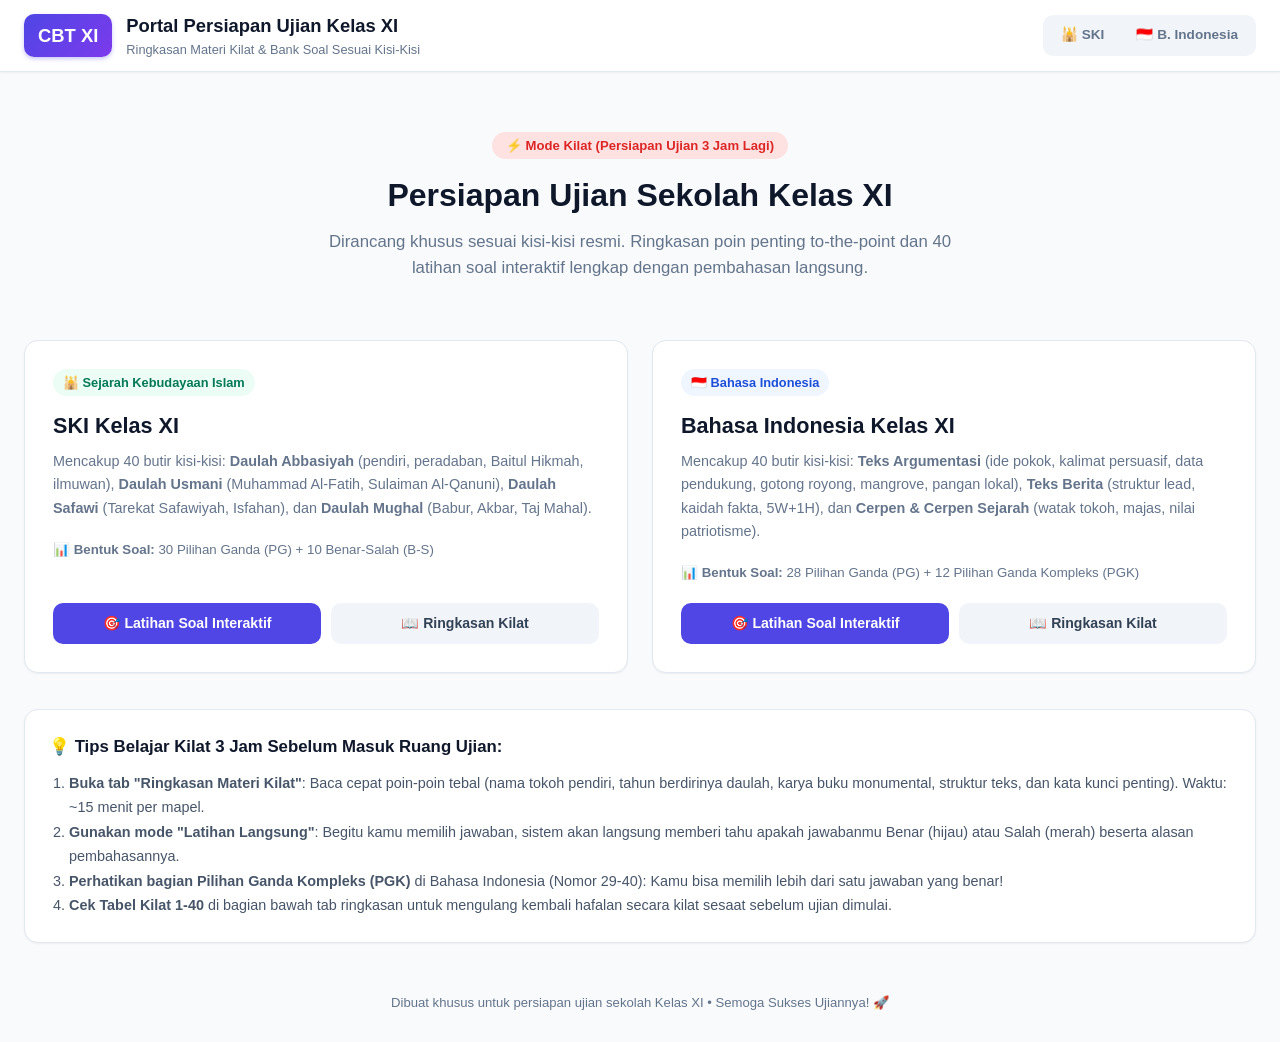
==== index.html @ 8806f946 "Add files via upload" ====
<!DOCTYPE html>
<html lang="id">
<head>
  <meta charset="UTF-8">
  <meta name="viewport" content="width=device-width, initial-scale=1.0">
  <title>Portal Persiapan Ujian Kilat Kelas XI - SKI & Bahasa Indonesia</title>
  <link rel="stylesheet" href="style.css">
</head>
<body>

  <!-- TOP NAVBAR -->
  <header class="top-navbar">
    <div class="nav-brand">
      <div class="brand-badge">CBT XI</div>
      <div class="brand-text">
        <h1>Portal Persiapan Ujian Kelas XI</h1>
        <p>Ringkasan Materi Kilat & Bank Soal Sesuai Kisi-Kisi</p>
      </div>
    </div>

    <div class="nav-actions">
      <div class="subject-switch">
        <a href="ski.html" class="subject-btn">🕌 SKI</a>
        <a href="bahasa-indonesia.html" class="subject-btn">🇮🇩 B. Indonesia</a>
      </div>
    </div>
  </header>

  <main class="app-container">

    <!-- HERO SECTION -->
    <section class="portal-hero">
      <div style="display: inline-block; background: #fee2e2; color: #dc2626; padding: 4px 14px; border-radius: 20px; font-size: 0.82rem; font-weight: 700; margin-bottom: 12px;">
        ⚡ Mode Kilat (Persiapan Ujian 3 Jam Lagi)
      </div>
      <h1>Persiapan Ujian Sekolah Kelas XI</h1>
      <p>
        Dirancang khusus sesuai kisi-kisi resmi. Ringkasan poin penting to-the-point dan 40 latihan soal interaktif lengkap dengan pembahasan langsung.
      </p>
    </section>

    <!-- CARDS PILIHAN MAPEL -->
    <div class="portal-grid">

      <!-- CARD 1: SKI -->
      <div class="portal-card">
        <div>
          <span class="card-badge-top badge-ski">🕌 Sejarah Kebudayaan Islam</span>
          <h2>SKI Kelas XI</h2>
          <p>
            Mencakup 40 butir kisi-kisi: <strong>Daulah Abbasiyah</strong> (pendiri, peradaban, Baitul Hikmah, ilmuwan), <strong>Daulah Usmani</strong> (Muhammad Al-Fatih, Sulaiman Al-Qanuni), <strong>Daulah Safawi</strong> (Tarekat Safawiyah, Isfahan), dan <strong>Daulah Mughal</strong> (Babur, Akbar, Taj Mahal).
          </p>
          <div style="font-size: 0.83rem; color: #64748b; margin-bottom: 20px;">
            📊 <strong>Bentuk Soal:</strong> 30 Pilihan Ganda (PG) + 10 Benar-Salah (B-S)
          </div>
        </div>

        <div class="portal-btn-row">
          <a href="ski.html" class="portal-btn btn-primary-card">🎯 Latihan Soal Interaktif</a>
          <a href="ski.html#ringkasan" onclick="sessionStorage.setItem('openTab', 'ringkasan')" class="portal-btn btn-secondary-card">📖 Ringkasan Kilat</a>
        </div>
      </div>

      <!-- CARD 2: BAHASA INDONESIA -->
      <div class="portal-card">
        <div>
          <span class="card-badge-top badge-indo">🇮🇩 Bahasa Indonesia</span>
          <h2>Bahasa Indonesia Kelas XI</h2>
          <p>
            Mencakup 40 butir kisi-kisi: <strong>Teks Argumentasi</strong> (ide pokok, kalimat persuasif, data pendukung, gotong royong, mangrove, pangan lokal), <strong>Teks Berita</strong> (struktur lead, kaidah fakta, 5W+1H), dan <strong>Cerpen & Cerpen Sejarah</strong> (watak tokoh, majas, nilai patriotisme).
          </p>
          <div style="font-size: 0.83rem; color: #64748b; margin-bottom: 20px;">
            📊 <strong>Bentuk Soal:</strong> 28 Pilihan Ganda (PG) + 12 Pilihan Ganda Kompleks (PGK)
          </div>
        </div>

        <div class="portal-btn-row">
          <a href="bahasa-indonesia.html" class="portal-btn btn-primary-card">🎯 Latihan Soal Interaktif</a>
          <a href="bahasa-indonesia.html#ringkasan" onclick="sessionStorage.setItem('openTab', 'ringkasan')" class="portal-btn btn-secondary-card">📖 Ringkasan Kilat</a>
        </div>
      </div>

    </div>

    <!-- TIPS BELAJAR CEPAT -->
    <div style="margin-top: 36px; background: white; border-radius: var(--radius-lg); border: 1px solid var(--border-color); padding: 24px; box-shadow: var(--shadow-sm);">
      <h3 style="font-size: 1.05rem; margin-bottom: 12px; color: #0f172a; display: flex; align-items: center; gap: 8px;">
        💡 Tips Belajar Kilat 3 Jam Sebelum Masuk Ruang Ujian:
      </h3>
      <ol style="padding-left: 20px; font-size: 0.9rem; line-height: 1.7; color: #475569;">
        <li><strong>Buka tab "Ringkasan Materi Kilat"</strong>: Baca cepat poin-poin tebal (nama tokoh pendiri, tahun berdirinya daulah, karya buku monumental, struktur teks, dan kata kunci penting). Waktu: ~15 menit per mapel.</li>
        <li><strong>Gunakan mode "Latihan Langsung"</strong>: Begitu kamu memilih jawaban, sistem akan langsung memberi tahu apakah jawabanmu Benar (hijau) atau Salah (merah) beserta alasan pembahasannya.</li>
        <li><strong>Perhatikan bagian Pilihan Ganda Kompleks (PGK)</strong> di Bahasa Indonesia (Nomor 29-40): Kamu bisa memilih lebih dari satu jawaban yang benar!</li>
        <li><strong>Cek Tabel Kilat 1-40</strong> di bagian bawah tab ringkasan untuk mengulang kembali hafalan secara kilat sesaat sebelum ujian dimulai.</li>
      </ol>
    </div>

  </main>

  <footer style="text-align: center; padding: 30px; font-size: 0.82rem; color: var(--text-muted);">
    Dibuat khusus untuk persiapan ujian sekolah Kelas XI • Semoga Sukses Ujiannya! 🚀
  </footer>

</body>
</html>
---- style.css ----
/* STYLING PERSIS SESUAI KONSEP GAMBAR: BERSIH, CEPAT, SIMPLE, MINIMALIS */
:root {
  --primary: #4f46e5;
  --primary-light: #eef2ff;
  --primary-hover: #4338ca;
  --accent-purple: #7c3aed;
  --bg-main: #f8fafc;
  --bg-card: #ffffff;
  --text-main: #1e293b;
  --text-muted: #64748b;
  --border-color: #e2e8f0;
  --success: #16a34a;
  --success-bg: #f0fdf4;
  --danger: #dc2626;
  --danger-bg: #fef2f2;
  --warning: #f59e0b;
  --warning-bg: #fffbeb;
  --radius-sm: 6px;
  --radius-md: 10px;
  --radius-lg: 14px;
  --shadow-sm: 0 1px 2px rgba(0,0,0,0.05);
  --shadow-md: 0 4px 6px -1px rgba(0,0,0,0.07), 0 2px 4px -2px rgba(0,0,0,0.05);
}

* {
  box-sizing: border-box;
  margin: 0;
  padding: 0;
  font-family: -apple-system, BlinkMacSystemFont, "Segoe UI", Roboto, "Helvetica Neue", Arial, sans-serif;
}

body {
  background-color: var(--bg-main);
  color: var(--text-main);
  line-height: 1.5;
  min-height: 100vh;
}

/* TOP NAVBAR */
.top-navbar {
  background: #ffffff;
  border-bottom: 1px solid var(--border-color);
  padding: 12px 24px;
  display: flex;
  justify-content: space-between;
  align-items: center;
  position: sticky;
  top: 0;
  z-index: 100;
  box-shadow: var(--shadow-sm);
}

.nav-brand {
  display: flex;
  align-items: center;
  gap: 14px;
  text-decoration: none;
  color: inherit;
}

.brand-badge {
  background: linear-gradient(135deg, #4f46e5, #7c3aed);
  color: white;
  font-weight: 800;
  font-size: 1.15rem;
  padding: 8px 14px;
  border-radius: var(--radius-md);
  box-shadow: 0 2px 4px rgba(79, 70, 229, 0.3);
}

.brand-text h1 {
  font-size: 1.15rem;
  font-weight: 700;
  color: #0f172a;
}

.brand-text p {
  font-size: 0.8rem;
  color: var(--text-muted);
}

.nav-actions {
  display: flex;
  align-items: center;
  gap: 12px;
}

.subject-switch {
  display: flex;
  background: #f1f5f9;
  padding: 4px;
  border-radius: var(--radius-md);
  gap: 4px;
}

.subject-btn {
  padding: 6px 14px;
  border-radius: var(--radius-sm);
  font-size: 0.85rem;
  font-weight: 600;
  text-decoration: none;
  color: var(--text-muted);
  transition: all 0.2s;
  display: inline-flex;
  align-items: center;
  gap: 6px;
}

.subject-btn.active {
  background: white;
  color: var(--primary);
  box-shadow: 0 1px 3px rgba(0,0,0,0.1);
}

.subject-btn:hover:not(.active) {
  color: var(--text-main);
}

/* MAIN CONTAINER */
.app-container {
  max-width: 1300px;
  margin: 0 auto;
  padding: 20px 24px;
}

/* TAB BAR: RINGKASAN vs LATIHAN SOAL */
.view-tabs {
  display: flex;
  gap: 10px;
  margin-bottom: 20px;
  border-bottom: 1px solid var(--border-color);
  padding-bottom: 12px;
  align-items: center;
  justify-content: space-between;
  flex-wrap: wrap;
}

.tab-group {
  display: flex;
  gap: 8px;
}

.tab-btn {
  padding: 9px 18px;
  font-size: 0.95rem;
  font-weight: 600;
  border-radius: var(--radius-md);
  border: 1px solid var(--border-color);
  background: white;
  color: var(--text-muted);
  cursor: pointer;
  transition: all 0.2s;
  display: inline-flex;
  align-items: center;
  gap: 8px;
}

.tab-btn.active {
  background: var(--primary);
  color: white;
  border-color: var(--primary);
  box-shadow: 0 2px 4px rgba(79, 70, 229, 0.25);
}

.tab-btn:hover:not(.active) {
  background: #f8fafc;
  color: var(--text-main);
}

.mode-control {
  display: flex;
  align-items: center;
  gap: 14px;
  background: white;
  padding: 6px 16px;
  border-radius: var(--radius-md);
  border: 1px solid var(--border-color);
}

.mode-toggle {
  display: flex;
  align-items: center;
  gap: 8px;
  font-size: 0.85rem;
  font-weight: 600;
}

.mode-pill {
  cursor: pointer;
  padding: 4px 10px;
  border-radius: 20px;
  background: #f1f5f9;
  color: var(--text-muted);
  font-size: 0.8rem;
  transition: all 0.2s;
}

.mode-pill.active {
  background: #e0e7ff;
  color: var(--primary);
  font-weight: 700;
}

.finish-btn {
  background: #16a34a;
  color: white;
  border: none;
  padding: 8px 16px;
  border-radius: var(--radius-sm);
  font-weight: 600;
  font-size: 0.85rem;
  cursor: pointer;
  display: flex;
  align-items: center;
  gap: 6px;
  transition: all 0.2s;
}

.finish-btn:hover {
  background: #15803d;
}

.progress-text {
  font-size: 0.85rem;
  font-weight: 700;
  color: var(--text-muted);
}

/* FILTER PILLS (SESUAI GAMBAR) */
.filter-bar {
  display: flex;
  gap: 10px;
  margin-bottom: 20px;
  overflow-x: auto;
  padding-bottom: 6px;
}

.filter-pill {
  padding: 7px 16px;
  border-radius: 25px;
  font-size: 0.85rem;
  font-weight: 600;
  border: 1px solid var(--border-color);
  background: white;
  color: var(--text-muted);
  cursor: pointer;
  white-space: nowrap;
  transition: all 0.2s;
}

.filter-pill.active {
  background: var(--primary);
  color: white;
  border-color: var(--primary);
}

.filter-pill:hover:not(.active) {
  background: #f1f5f9;
  color: var(--text-main);
}

/* CBT QUIZ LAYOUT (2 KOLOM: KONTEN SOAL & NAVIGASI NOMOR) */
.quiz-grid {
  display: grid;
  grid-template-columns: 1fr 340px;
  gap: 24px;
  align-items: start;
}

@media (max-width: 950px) {
  .quiz-grid {
    grid-template-columns: 1fr;
  }
}

/* KARTU SOAL */
.question-card {
  background: white;
  border-radius: var(--radius-lg);
  border: 1px solid var(--border-color);
  padding: 24px;
  box-shadow: var(--shadow-sm);
}

.question-badges {
  display: flex;
  gap: 8px;
  align-items: center;
  flex-wrap: wrap;
  margin-bottom: 12px;
}

.badge {
  font-size: 0.78rem;
  font-weight: 700;
  padding: 4px 12px;
  border-radius: 20px;
}

.badge-number {
  background: var(--primary);
  color: white;
}

.badge-category {
  background: #ede9fe;
  color: #6d28d9;
}

.badge-type {
  background: #f1f5f9;
  color: #475569;
}

.badge-level {
  background: #e2e8f0;
  color: #334155;
}

.indicator-text {
  font-size: 0.85rem;
  color: var(--text-muted);
  margin-bottom: 18px;
  font-style: italic;
  display: flex;
  align-items: flex-start;
  gap: 6px;
}

/* BOKS STIMULUS (TEKS BACAAN DENGAN GARIS TEPI KIRI PURPLE) */
.stimulus-box {
  background: #fdfefe;
  border: 1px solid #e2e8f0;
  border-left: 4px solid var(--primary);
  border-radius: var(--radius-md);
  padding: 18px 20px;
  margin-bottom: 22px;
  font-size: 0.95rem;
  line-height: 1.7;
  color: #334155;
  white-space: pre-line;
}

.question-prompt {
  font-size: 1.05rem;
  font-weight: 700;
  color: #0f172a;
  margin-bottom: 20px;
  line-height: 1.5;
}

/* DAFTAR PILIHAN JAWABAN */
.options-list {
  display: flex;
  flex-direction: column;
  gap: 12px;
  margin-bottom: 24px;
}

.option-item {
  display: flex;
  align-items: center;
  gap: 14px;
  padding: 12px 18px;
  border: 1.5px solid var(--border-color);
  border-radius: var(--radius-md);
  background: white;
  cursor: pointer;
  transition: all 0.15s ease-in-out;
  user-select: none;
}

.option-item:hover {
  border-color: #cbd5e1;
  background: #f8fafc;
}

.option-item.selected {
  border-color: var(--primary);
  background: #f5f3ff;
}

.option-key {
  width: 32px;
  height: 32px;
  border-radius: 8px;
  background: #f1f5f9;
  color: #475569;
  font-weight: 700;
  font-size: 0.9rem;
  display: flex;
  align-items: center;
  justify-content: center;
  flex-shrink: 0;
  transition: all 0.15s;
}

.option-item.selected .option-key {
  background: var(--primary);
  color: white;
}

.option-text {
  font-size: 0.92rem;
  color: #334155;
  flex: 1;
}

/* JAWABAN BENAR & SALAH DI MODE LATIHAN */
.option-item.correct {
  border-color: var(--success);
  background: var(--success-bg);
}
.option-item.correct .option-key {
  background: var(--success);
  color: white;
}

.option-item.wrong {
  border-color: var(--danger);
  background: var(--danger-bg);
}
.option-item.wrong .option-key {
  background: var(--danger);
  color: white;
}

/* MULTI-SELECT CHECKBOX (PGK) */
.option-checkbox {
  width: 20px;
  height: 20px;
  accent-color: var(--primary);
  cursor: pointer;
  pointer-events: none;
}

/* PEMBAHASAN BOKS (INSTANT REVIEW) */
.explanation-card {
  margin-top: 18px;
  padding: 16px 20px;
  border-radius: var(--radius-md);
  background: #f8fafc;
  border: 1px solid #e2e8f0;
  font-size: 0.88rem;
  line-height: 1.6;
}

.explanation-card.show-correct {
  border-left: 4px solid var(--success);
  background: #f0fdf4;
}

.explanation-card.show-wrong {
  border-left: 4px solid var(--danger);
  background: #fef2f2;
}

.explanation-title {
  font-weight: 700;
  margin-bottom: 6px;
  display: flex;
  align-items: center;
  gap: 6px;
}

/* NAVIGASI KONTROL BAWAH SOAL */
.quiz-actions {
  display: flex;
  justify-content: space-between;
  align-items: center;
  gap: 12px;
  padding-top: 18px;
  border-top: 1px solid var(--border-color);
  flex-wrap: wrap;
}

.action-btn {
  padding: 9px 18px;
  border-radius: var(--radius-sm);
  font-size: 0.88rem;
  font-weight: 600;
  cursor: pointer;
  transition: all 0.2s;
  display: inline-flex;
  align-items: center;
  gap: 8px;
  border: 1px solid var(--border-color);
  background: white;
  color: var(--text-main);
}

.action-btn:hover:not(:disabled) {
  background: #f1f5f9;
}

.action-btn:disabled {
  opacity: 0.5;
  cursor: not-allowed;
}

.action-btn.btn-primary {
  background: var(--primary);
  color: white;
  border-color: var(--primary);
}

.action-btn.btn-primary:hover:not(:disabled) {
  background: var(--primary-hover);
}

.action-btn.btn-doubt {
  color: #b45309;
  border-color: #fde68a;
  background: #fffbeb;
}

.action-btn.btn-doubt.active {
  background: #f59e0b;
  color: white;
  border-color: #f59e0b;
}

/* SIDEBAR NAVIGASI NOMOR SOAL (PERSIS SESUAI GAMBAR) */
.sidebar-nav {
  background: white;
  border-radius: var(--radius-lg);
  border: 1px solid var(--border-color);
  padding: 20px;
  box-shadow: var(--shadow-sm);
  position: sticky;
  top: 85px;
}

.sidebar-header {
  display: flex;
  justify-content: space-between;
  align-items: center;
  margin-bottom: 14px;
}

.sidebar-header h3 {
  font-size: 0.95rem;
  font-weight: 700;
  color: #0f172a;
}

.reset-btn {
  background: none;
  border: none;
  color: var(--danger);
  font-size: 0.8rem;
  font-weight: 600;
  cursor: pointer;
  text-decoration: underline;
}

/* LEGENDA STATUS */
.nav-legend {
  display: grid;
  grid-template-columns: 1fr 1fr;
  gap: 8px 12px;
  font-size: 0.78rem;
  color: var(--text-muted);
  margin-bottom: 18px;
  padding-bottom: 14px;
  border-bottom: 1px solid var(--border-color);
}

.legend-item {
  display: flex;
  align-items: center;
  gap: 6px;
}

.legend-dot {
  width: 10px;
  height: 10px;
  border-radius: 50%;
}

.dot-green { background-color: var(--success); }
.dot-red { background-color: var(--danger); }
.dot-yellow { background-color: var(--warning); }
.dot-gray { background-color: #cbd5e1; }

/* GRID NOMOR SOAL */
.number-grid {
  display: grid;
  grid-template-columns: repeat(5, 1fr);
  gap: 8px;
}

.num-btn {
  aspect-ratio: 1;
  display: flex;
  align-items: center;
  justify-content: center;
  font-size: 0.85rem;
  font-weight: 600;
  border-radius: var(--radius-sm);
  border: 1px solid #e2e8f0;
  background: #f8fafc;
  color: #475569;
  cursor: pointer;
  transition: all 0.15s;
}

.num-btn:hover {
  border-color: var(--primary);
  background: #eef2ff;
}

.num-btn.current {
  outline: 2px solid var(--primary);
  outline-offset: 1px;
  font-weight: 800;
}

.num-btn.answered {
  background: #e2e8f0;
  color: #1e293b;
  font-weight: 700;
}

.num-btn.correct {
  background: var(--success);
  color: white;
  border-color: var(--success);
}

.num-btn.wrong {
  background: var(--danger);
  color: white;
  border-color: var(--danger);
}

.num-btn.doubt {
  background: var(--warning);
  color: white;
  border-color: var(--warning);
}

/* HALAMAN RINGKASAN MATERI */
.summary-container {
  display: flex;
  flex-direction: column;
  gap: 24px;
}

.summary-header-box {
  background: white;
  border-radius: var(--radius-lg);
  padding: 24px;
  border: 1px solid var(--border-color);
  box-shadow: var(--shadow-sm);
  display: flex;
  justify-content: space-between;
  align-items: center;
  flex-wrap: wrap;
  gap: 16px;
}

.summary-header-box h2 {
  font-size: 1.3rem;
  color: #0f172a;
  margin-bottom: 6px;
}

.summary-search {
  padding: 9px 16px;
  border-radius: var(--radius-md);
  border: 1px solid var(--border-color);
  font-size: 0.9rem;
  width: 320px;
  max-width: 100%;
}

.summary-card {
  background: white;
  border-radius: var(--radius-lg);
  border: 1px solid var(--border-color);
  padding: 24px;
  box-shadow: var(--shadow-sm);
}

.summary-category-title {
  font-size: 1.15rem;
  font-weight: 700;
  color: var(--primary);
  margin-bottom: 16px;
  display: flex;
  align-items: center;
  gap: 10px;
  border-bottom: 2px solid #eef2ff;
  padding-bottom: 10px;
}

.summary-points-list {
  list-style: none;
  display: flex;
  flex-direction: column;
  gap: 12px;
}

.summary-points-list li {
  font-size: 0.93rem;
  line-height: 1.65;
  color: #334155;
  padding-left: 18px;
  position: relative;
}

.summary-points-list li::before {
  content: "•";
  color: var(--primary);
  font-weight: bold;
  font-size: 1.2rem;
  position: absolute;
  left: 0;
  top: -2px;
}

/* TABEL KISI-KISI KILAT */
.kisi-table-box {
  margin-top: 24px;
  overflow-x: auto;
  background: white;
  border-radius: var(--radius-lg);
  border: 1px solid var(--border-color);
  padding: 20px;
}

.kisi-table {
  width: 100%;
  border-collapse: collapse;
  font-size: 0.85rem;
}

.kisi-table th {
  background: #f8fafc;
  color: #334155;
  font-weight: 700;
  padding: 10px 12px;
  text-align: left;
  border-bottom: 2px solid var(--border-color);
}

.kisi-table td {
  padding: 10px 12px;
  border-bottom: 1px solid var(--border-color);
  color: #475569;
  vertical-align: top;
}

.kisi-table tr:hover {
  background: #fdfdfe;
}

/* MODAL HASIL NILAI */
.modal-overlay {
  position: fixed;
  top: 0;
  left: 0;
  right: 0;
  bottom: 0;
  background: rgba(15, 23, 42, 0.6);
  display: flex;
  align-items: center;
  justify-content: center;
  z-index: 1000;
  backdrop-filter: blur(4px);
}

.modal-content {
  background: white;
  border-radius: var(--radius-lg);
  padding: 30px;
  max-width: 480px;
  width: 90%;
  text-align: center;
  box-shadow: 0 20px 25px -5px rgba(0, 0, 0, 0.2);
}

.score-circle {
  width: 110px;
  height: 110px;
  border-radius: 50%;
  background: #eef2ff;
  border: 4px solid var(--primary);
  display: flex;
  flex-direction: column;
  align-items: center;
  justify-content: center;
  margin: 16px auto;
}

.score-num {
  font-size: 2rem;
  font-weight: 800;
  color: var(--primary);
  line-height: 1;
}

.score-label {
  font-size: 0.75rem;
  color: var(--text-muted);
  text-transform: uppercase;
  font-weight: 600;
}

.modal-stats {
  display: grid;
  grid-template-columns: repeat(3, 1fr);
  gap: 12px;
  margin: 20px 0;
  background: #f8fafc;
  padding: 14px;
  border-radius: var(--radius-md);
}

.stat-item h4 {
  font-size: 1.3rem;
  font-weight: 700;
}

.stat-item p {
  font-size: 0.75rem;
  color: var(--text-muted);
}

.modal-buttons {
  display: flex;
  gap: 10px;
  justify-content: center;
}

/* PORTAL HOME INDEX */
.portal-hero {
  text-align: center;
  padding: 40px 20px 30px;
}

.portal-hero h1 {
  font-size: 2rem;
  font-weight: 800;
  color: #0f172a;
  margin-bottom: 10px;
}

.portal-hero p {
  font-size: 1.05rem;
  color: var(--text-muted);
  max-width: 650px;
  margin: 0 auto;
}

.portal-grid {
  display: grid;
  grid-template-columns: repeat(auto-fit, minmax(320px, 1fr));
  gap: 24px;
  margin-top: 30px;
}

.portal-card {
  background: white;
  border-radius: var(--radius-lg);
  border: 1px solid var(--border-color);
  padding: 28px;
  box-shadow: var(--shadow-sm);
  transition: all 0.2s ease-in-out;
  display: flex;
  flex-direction: column;
  justify-content: space-between;
}

.portal-card:hover {
  transform: translateY(-3px);
  box-shadow: var(--shadow-md);
  border-color: #cbd5e1;
}

.card-badge-top {
  display: inline-flex;
  align-items: center;
  gap: 6px;
  font-size: 0.8rem;
  font-weight: 700;
  padding: 4px 10px;
  border-radius: 20px;
  margin-bottom: 14px;
}

.badge-ski {
  background: #ecfdf5;
  color: #047857;
}

.badge-indo {
  background: #eff6ff;
  color: #1d4ed8;
}

.portal-card h2 {
  font-size: 1.35rem;
  margin-bottom: 8px;
  color: #0f172a;
}

.portal-card p {
  font-size: 0.9rem;
  color: var(--text-muted);
  line-height: 1.6;
  margin-bottom: 20px;
}

.portal-btn-row {
  display: flex;
  gap: 10px;
  flex-wrap: wrap;
}

.portal-btn {
  flex: 1;
  text-align: center;
  padding: 10px 16px;
  border-radius: var(--radius-md);
  font-size: 0.88rem;
  font-weight: 600;
  text-decoration: none;
  transition: all 0.2s;
  display: inline-flex;
  align-items: center;
  justify-content: center;
  gap: 6px;
}

.btn-primary-card {
  background: var(--primary);
  color: white;
}
.btn-primary-card:hover {
  background: var(--primary-hover);
}

.btn-secondary-card {
  background: #f1f5f9;
  color: #334155;
}
.btn-secondary-card:hover {
  background: #e2e8f0;
}
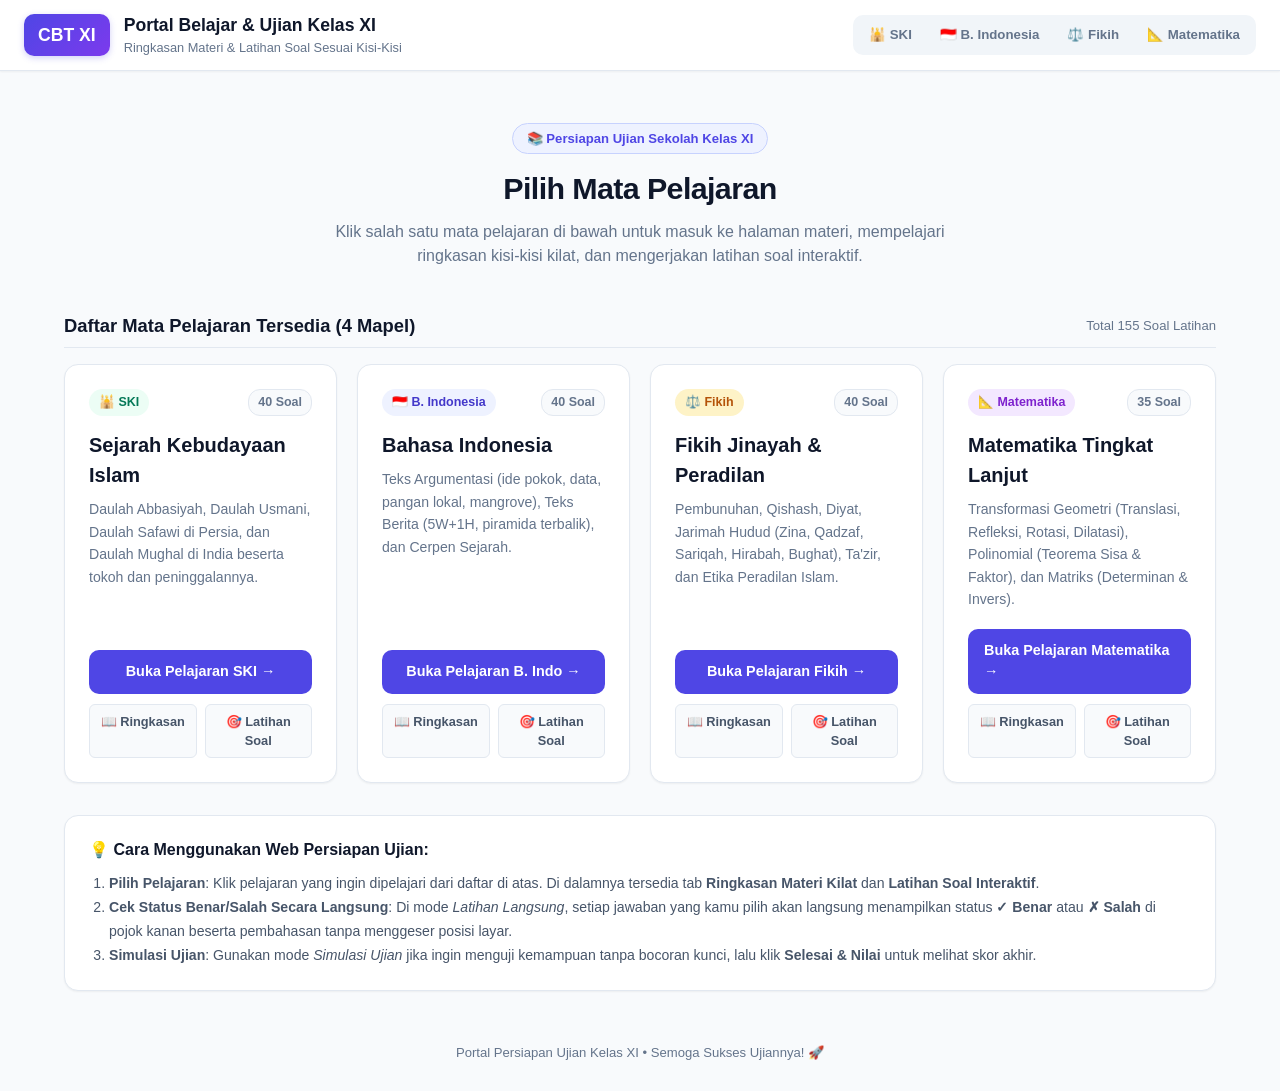
==== commit df9c5747: "Add files via upload" ====
--- a/index.html
+++ b/index.html
@@ -3,103 +3,447 @@
 <head>
   <meta charset="UTF-8">
   <meta name="viewport" content="width=device-width, initial-scale=1.0">
-  <title>Portal Persiapan Ujian Kilat Kelas XI - SKI & Bahasa Indonesia</title>
-  <link rel="stylesheet" href="style.css">
+  <title>Portal Persiapan Ujian Kilat Kelas XI</title>
+  <style>
+    :root {
+      --primary: #4f46e5;
+      --primary-light: #eef2ff;
+      --primary-hover: #4338ca;
+      --bg-main: #f8fafc;
+      --bg-card: #ffffff;
+      --text-main: #1e293b;
+      --text-muted: #64748b;
+      --border-color: #e2e8f0;
+      --radius-sm: 6px;
+      --radius-md: 10px;
+      --radius-lg: 14px;
+      --shadow-sm: 0 1px 2px rgba(0,0,0,0.05);
+      --shadow-md: 0 8px 16px -4px rgba(15, 23, 42, 0.08);
+    }
+
+    * {
+      box-sizing: border-box;
+      margin: 0;
+      padding: 0;
+      font-family: -apple-system, BlinkMacSystemFont, "Segoe UI", Roboto, "Helvetica Neue", Arial, sans-serif;
+    }
+
+    body {
+      background-color: var(--bg-main);
+      color: var(--text-main);
+      line-height: 1.5;
+      min-height: 100vh;
+    }
+
+    /* TOP NAVBAR */
+    .top-navbar {
+      background: #ffffff;
+      border-bottom: 1px solid var(--border-color);
+      padding: 12px 24px;
+      display: flex;
+      justify-content: space-between;
+      align-items: center;
+      position: sticky;
+      top: 0;
+      z-index: 100;
+      box-shadow: var(--shadow-sm);
+    }
+
+    .nav-brand {
+      display: flex;
+      align-items: center;
+      gap: 14px;
+      text-decoration: none;
+      color: inherit;
+    }
+
+    .brand-badge {
+      background: linear-gradient(135deg, #4f46e5, #7c3aed);
+      color: white;
+      font-weight: 800;
+      font-size: 1.1rem;
+      padding: 8px 14px;
+      border-radius: var(--radius-md);
+      box-shadow: 0 2px 6px rgba(79, 70, 229, 0.25);
+    }
+
+    .brand-text h1 {
+      font-size: 1.1rem;
+      font-weight: 700;
+      color: #0f172a;
+    }
+
+    .brand-text p {
+      font-size: 0.8rem;
+      color: var(--text-muted);
+    }
+
+    .subject-switch {
+      display: flex;
+      background: #f1f5f9;
+      padding: 4px;
+      border-radius: var(--radius-md);
+      gap: 4px;
+      overflow-x: auto;
+    }
+
+    .subject-btn {
+      padding: 6px 12px;
+      border-radius: var(--radius-sm);
+      font-size: 0.83rem;
+      font-weight: 600;
+      text-decoration: none;
+      color: var(--text-muted);
+      transition: all 0.2s;
+      white-space: nowrap;
+    }
+
+    .subject-btn:hover {
+      background: white;
+      color: var(--primary);
+      box-shadow: 0 1px 2px rgba(0,0,0,0.08);
+    }
+
+    /* MAIN CONTAINER */
+    .app-container {
+      max-width: 1200px;
+      margin: 0 auto;
+      padding: 24px;
+    }
+
+    .portal-hero {
+      text-align: center;
+      padding: 28px 16px 20px;
+    }
+
+    .portal-pill {
+      display: inline-block;
+      background: #eef2ff;
+      color: #4f46e5;
+      padding: 5px 14px;
+      border-radius: 20px;
+      font-size: 0.82rem;
+      font-weight: 700;
+      margin-bottom: 12px;
+      border: 1px solid #c7d2fe;
+    }
+
+    .portal-hero h1 {
+      font-size: 1.9rem;
+      font-weight: 800;
+      color: #0f172a;
+      margin-bottom: 8px;
+      letter-spacing: -0.02em;
+    }
+
+    .portal-hero p {
+      font-size: 1rem;
+      color: var(--text-muted);
+      max-width: 640px;
+      margin: 0 auto;
+    }
+
+    /* GRID DAFTAR PELAJARAN */
+    .section-title-bar {
+      display: flex;
+      align-items: center;
+      justify-content: space-between;
+      margin-top: 24px;
+      margin-bottom: 16px;
+      padding-bottom: 8px;
+      border-bottom: 1px solid var(--border-color);
+    }
+
+    .section-title-bar h2 {
+      font-size: 1.15rem;
+      font-weight: 700;
+      color: #0f172a;
+    }
+
+    .portal-grid {
+      display: grid;
+      grid-template-columns: repeat(auto-fit, minmax(270px, 1fr));
+      gap: 20px;
+    }
+
+    .portal-card {
+      background: white;
+      border-radius: var(--radius-lg);
+      border: 1px solid var(--border-color);
+      padding: 24px;
+      box-shadow: var(--shadow-sm);
+      transition: all 0.2s ease;
+      display: flex;
+      flex-direction: column;
+      justify-content: space-between;
+    }
+
+    .portal-card:hover {
+      transform: translateY(-3px);
+      box-shadow: var(--shadow-md);
+      border-color: #cbd5e1;
+    }
+
+    .card-header-top {
+      display: flex;
+      justify-content: space-between;
+      align-items: center;
+      margin-bottom: 14px;
+    }
+
+    .card-badge-top {
+      display: inline-flex;
+      align-items: center;
+      gap: 6px;
+      font-size: 0.78rem;
+      font-weight: 700;
+      padding: 4px 10px;
+      border-radius: 20px;
+    }
+
+    .badge-ski { background: #ecfdf5; color: #047857; }
+    .badge-indo { background: #eef2ff; color: #4338ca; }
+    .badge-fikih { background: #fef3c7; color: #b45309; }
+    .badge-mtk { background: #f3e8ff; color: #7e22ce; }
+
+    .soal-count-tag {
+      font-size: 0.78rem;
+      font-weight: 700;
+      color: var(--text-muted);
+      background: #f8fafc;
+      padding: 3px 9px;
+      border-radius: 12px;
+      border: 1px solid var(--border-color);
+    }
+
+    .portal-card h3 {
+      font-size: 1.25rem;
+      margin-bottom: 8px;
+      color: #0f172a;
+    }
+
+    .portal-card p {
+      font-size: 0.88rem;
+      color: var(--text-muted);
+      line-height: 1.6;
+      margin-bottom: 18px;
+    }
+
+    .portal-btn-enter {
+      display: flex;
+      align-items: center;
+      justify-content: center;
+      gap: 8px;
+      width: 100%;
+      padding: 11px 16px;
+      border-radius: var(--radius-md);
+      font-size: 0.9rem;
+      font-weight: 700;
+      text-decoration: none;
+      background: var(--primary);
+      color: white;
+      transition: background 0.2s;
+    }
+
+    .portal-btn-enter:hover {
+      background: var(--primary-hover);
+    }
+
+    .portal-sub-links {
+      display: flex;
+      gap: 8px;
+      margin-top: 10px;
+    }
+
+    .sub-link-btn {
+      flex: 1;
+      text-align: center;
+      padding: 7px 10px;
+      border-radius: var(--radius-sm);
+      font-size: 0.8rem;
+      font-weight: 600;
+      text-decoration: none;
+      background: #f8fafc;
+      color: #475569;
+      border: 1px solid var(--border-color);
+      transition: all 0.15s;
+    }
+
+    .sub-link-btn:hover {
+      background: #f1f5f9;
+      color: #0f172a;
+    }
+
+    .tips-box {
+      margin-top: 32px;
+      background: white;
+      border-radius: var(--radius-lg);
+      border: 1px solid var(--border-color);
+      padding: 22px 24px;
+      box-shadow: var(--shadow-sm);
+    }
+
+    .tips-box h3 {
+      font-size: 1rem;
+      margin-bottom: 10px;
+      color: #0f172a;
+    }
+
+    .tips-box ol {
+      padding-left: 20px;
+      font-size: 0.88rem;
+      line-height: 1.7;
+      color: #475569;
+    }
+
+    @media (max-width: 640px) {
+      .top-navbar {
+        flex-direction: column;
+        align-items: stretch;
+        gap: 10px;
+        padding: 12px 16px;
+      }
+      .app-container {
+        padding: 16px;
+      }
+      .portal-hero h1 {
+        font-size: 1.5rem;
+      }
+    }
+  </style>
 </head>
 <body>
 
-  <!-- TOP NAVBAR -->
   <header class="top-navbar">
-    <div class="nav-brand">
+    <a href="index.html" class="nav-brand">
       <div class="brand-badge">CBT XI</div>
       <div class="brand-text">
-        <h1>Portal Persiapan Ujian Kelas XI</h1>
-        <p>Ringkasan Materi Kilat & Bank Soal Sesuai Kisi-Kisi</p>
+        <h1>Portal Belajar & Ujian Kelas XI</h1>
+        <p>Ringkasan Materi & Latihan Soal Sesuai Kisi-Kisi</p>
+      </div>
+    </a>
+
+    <nav class="subject-switch">
+      <a href="ski.html" class="subject-btn">🕌 SKI</a>
+      <a href="bahasa-indonesia.html" class="subject-btn">🇮🇩 B. Indonesia</a>
+      <a href="fikih.html" class="subject-btn">⚖️ Fikih</a>
+      <a href="matematika.html" class="subject-btn">📐 Matematika</a>
+    </nav>
+  </header>
+
+  <main class="app-container">
+    <section class="portal-hero">
+      <span class="portal-pill">📚 Persiapan Ujian Sekolah Kelas XI</span>
+      <h1>Pilih Mata Pelajaran</h1>
+      <p>
+        Klik salah satu mata pelajaran di bawah untuk masuk ke halaman materi, mempelajari ringkasan kisi-kisi kilat, dan mengerjakan latihan soal interaktif.
+      </p>
+    </section>
+
+    <div class="section-title-bar">
+      <h2>Daftar Mata Pelajaran Tersedia (4 Mapel)</h2>
+      <span style="font-size: 0.82rem; color: var(--text-muted);">Total 155 Soal Latihan</span>
+    </div>
+
+    <div class="portal-grid">
+      <!-- 1. SKI -->
+      <div class="portal-card">
+        <div>
+          <div class="card-header-top">
+            <span class="card-badge-top badge-ski">🕌 SKI</span>
+            <span class="soal-count-tag">40 Soal</span>
+          </div>
+          <h3>Sejarah Kebudayaan Islam</h3>
+          <p>
+            Daulah Abbasiyah, Daulah Usmani, Daulah Safawi di Persia, dan Daulah Mughal di India beserta tokoh dan peninggalannya.
+          </p>
+        </div>
+        <div>
+          <a href="ski.html" class="portal-btn-enter">Buka Pelajaran SKI →</a>
+          <div class="portal-sub-links">
+            <a href="ski.html#ringkasan" onclick="sessionStorage.setItem('openTab', 'ringkasan')" class="sub-link-btn">📖 Ringkasan</a>
+            <a href="ski.html" class="sub-link-btn">🎯 Latihan Soal</a>
+          </div>
+        </div>
+      </div>
+
+      <!-- 2. BAHASA INDONESIA -->
+      <div class="portal-card">
+        <div>
+          <div class="card-header-top">
+            <span class="card-badge-top badge-indo">🇮🇩 B. Indonesia</span>
+            <span class="soal-count-tag">40 Soal</span>
+          </div>
+          <h3>Bahasa Indonesia</h3>
+          <p>
+            Teks Argumentasi (ide pokok, data, pangan lokal, mangrove), Teks Berita (5W+1H, piramida terbalik), dan Cerpen Sejarah.
+          </p>
+        </div>
+        <div>
+          <a href="bahasa-indonesia.html" class="portal-btn-enter">Buka Pelajaran B. Indo →</a>
+          <div class="portal-sub-links">
+            <a href="bahasa-indonesia.html#ringkasan" onclick="sessionStorage.setItem('openTab', 'ringkasan')" class="sub-link-btn">📖 Ringkasan</a>
+            <a href="bahasa-indonesia.html" class="sub-link-btn">🎯 Latihan Soal</a>
+          </div>
+        </div>
+      </div>
+
+      <!-- 3. FIKIH -->
+      <div class="portal-card">
+        <div>
+          <div class="card-header-top">
+            <span class="card-badge-top badge-fikih">⚖️ Fikih</span>
+            <span class="soal-count-tag">40 Soal</span>
+          </div>
+          <h3>Fikih Jinayah & Peradilan</h3>
+          <p>
+            Pembunuhan, Qishash, Diyat, Jarimah Hudud (Zina, Qadzaf, Sariqah, Hirabah, Bughat), Ta'zir, dan Etika Peradilan Islam.
+          </p>
+        </div>
+        <div>
+          <a href="fikih.html" class="portal-btn-enter">Buka Pelajaran Fikih →</a>
+          <div class="portal-sub-links">
+            <a href="fikih.html#ringkasan" onclick="sessionStorage.setItem('openTab', 'ringkasan')" class="sub-link-btn">📖 Ringkasan</a>
+            <a href="fikih.html" class="sub-link-btn">🎯 Latihan Soal</a>
+          </div>
+        </div>
+      </div>
+
+      <!-- 4. MATEMATIKA -->
+      <div class="portal-card">
+        <div>
+          <div class="card-header-top">
+            <span class="card-badge-top badge-mtk">📐 Matematika</span>
+            <span class="soal-count-tag">35 Soal</span>
+          </div>
+          <h3>Matematika Tingkat Lanjut</h3>
+          <p>
+            Transformasi Geometri (Translasi, Refleksi, Rotasi, Dilatasi), Polinomial (Teorema Sisa & Faktor), dan Matriks (Determinan & Invers).
+          </p>
+        </div>
+        <div>
+          <a href="matematika.html" class="portal-btn-enter">Buka Pelajaran Matematika →</a>
+          <div class="portal-sub-links">
+            <a href="matematika.html#ringkasan" onclick="sessionStorage.setItem('openTab', 'ringkasan')" class="sub-link-btn">📖 Ringkasan</a>
+            <a href="matematika.html" class="sub-link-btn">🎯 Latihan Soal</a>
+          </div>
+        </div>
       </div>
     </div>
 
-    <div class="nav-actions">
-      <div class="subject-switch">
-        <a href="ski.html" class="subject-btn">🕌 SKI</a>
-        <a href="bahasa-indonesia.html" class="subject-btn">🇮🇩 B. Indonesia</a>
-      </div>
-    </div>
-  </header>
-
-  <main class="app-container">
-
-    <!-- HERO SECTION -->
-    <section class="portal-hero">
-      <div style="display: inline-block; background: #fee2e2; color: #dc2626; padding: 4px 14px; border-radius: 20px; font-size: 0.82rem; font-weight: 700; margin-bottom: 12px;">
-        ⚡ Mode Kilat (Persiapan Ujian 3 Jam Lagi)
-      </div>
-      <h1>Persiapan Ujian Sekolah Kelas XI</h1>
-      <p>
-        Dirancang khusus sesuai kisi-kisi resmi. Ringkasan poin penting to-the-point dan 40 latihan soal interaktif lengkap dengan pembahasan langsung.
-      </p>
-    </section>
-
-    <!-- CARDS PILIHAN MAPEL -->
-    <div class="portal-grid">
-
-      <!-- CARD 1: SKI -->
-      <div class="portal-card">
-        <div>
-          <span class="card-badge-top badge-ski">🕌 Sejarah Kebudayaan Islam</span>
-          <h2>SKI Kelas XI</h2>
-          <p>
-            Mencakup 40 butir kisi-kisi: <strong>Daulah Abbasiyah</strong> (pendiri, peradaban, Baitul Hikmah, ilmuwan), <strong>Daulah Usmani</strong> (Muhammad Al-Fatih, Sulaiman Al-Qanuni), <strong>Daulah Safawi</strong> (Tarekat Safawiyah, Isfahan), dan <strong>Daulah Mughal</strong> (Babur, Akbar, Taj Mahal).
-          </p>
-          <div style="font-size: 0.83rem; color: #64748b; margin-bottom: 20px;">
-            📊 <strong>Bentuk Soal:</strong> 30 Pilihan Ganda (PG) + 10 Benar-Salah (B-S)
-          </div>
-        </div>
-
-        <div class="portal-btn-row">
-          <a href="ski.html" class="portal-btn btn-primary-card">🎯 Latihan Soal Interaktif</a>
-          <a href="ski.html#ringkasan" onclick="sessionStorage.setItem('openTab', 'ringkasan')" class="portal-btn btn-secondary-card">📖 Ringkasan Kilat</a>
-        </div>
-      </div>
-
-      <!-- CARD 2: BAHASA INDONESIA -->
-      <div class="portal-card">
-        <div>
-          <span class="card-badge-top badge-indo">🇮🇩 Bahasa Indonesia</span>
-          <h2>Bahasa Indonesia Kelas XI</h2>
-          <p>
-            Mencakup 40 butir kisi-kisi: <strong>Teks Argumentasi</strong> (ide pokok, kalimat persuasif, data pendukung, gotong royong, mangrove, pangan lokal), <strong>Teks Berita</strong> (struktur lead, kaidah fakta, 5W+1H), dan <strong>Cerpen & Cerpen Sejarah</strong> (watak tokoh, majas, nilai patriotisme).
-          </p>
-          <div style="font-size: 0.83rem; color: #64748b; margin-bottom: 20px;">
-            📊 <strong>Bentuk Soal:</strong> 28 Pilihan Ganda (PG) + 12 Pilihan Ganda Kompleks (PGK)
-          </div>
-        </div>
-
-        <div class="portal-btn-row">
-          <a href="bahasa-indonesia.html" class="portal-btn btn-primary-card">🎯 Latihan Soal Interaktif</a>
-          <a href="bahasa-indonesia.html#ringkasan" onclick="sessionStorage.setItem('openTab', 'ringkasan')" class="portal-btn btn-secondary-card">📖 Ringkasan Kilat</a>
-        </div>
-      </div>
-
-    </div>
-
-    <!-- TIPS BELAJAR CEPAT -->
-    <div style="margin-top: 36px; background: white; border-radius: var(--radius-lg); border: 1px solid var(--border-color); padding: 24px; box-shadow: var(--shadow-sm);">
-      <h3 style="font-size: 1.05rem; margin-bottom: 12px; color: #0f172a; display: flex; align-items: center; gap: 8px;">
-        💡 Tips Belajar Kilat 3 Jam Sebelum Masuk Ruang Ujian:
-      </h3>
-      <ol style="padding-left: 20px; font-size: 0.9rem; line-height: 1.7; color: #475569;">
-        <li><strong>Buka tab "Ringkasan Materi Kilat"</strong>: Baca cepat poin-poin tebal (nama tokoh pendiri, tahun berdirinya daulah, karya buku monumental, struktur teks, dan kata kunci penting). Waktu: ~15 menit per mapel.</li>
-        <li><strong>Gunakan mode "Latihan Langsung"</strong>: Begitu kamu memilih jawaban, sistem akan langsung memberi tahu apakah jawabanmu Benar (hijau) atau Salah (merah) beserta alasan pembahasannya.</li>
-        <li><strong>Perhatikan bagian Pilihan Ganda Kompleks (PGK)</strong> di Bahasa Indonesia (Nomor 29-40): Kamu bisa memilih lebih dari satu jawaban yang benar!</li>
-        <li><strong>Cek Tabel Kilat 1-40</strong> di bagian bawah tab ringkasan untuk mengulang kembali hafalan secara kilat sesaat sebelum ujian dimulai.</li>
+    <div class="tips-box">
+      <h3>💡 Cara Menggunakan Web Persiapan Ujian:</h3>
+      <ol>
+        <li><strong>Pilih Pelajaran</strong>: Klik pelajaran yang ingin dipelajari dari daftar di atas. Di dalamnya tersedia tab <strong>Ringkasan Materi Kilat</strong> dan <strong>Latihan Soal Interaktif</strong>.</li>
+        <li><strong>Cek Status Benar/Salah Secara Langsung</strong>: Di mode <em>Latihan Langsung</em>, setiap jawaban yang kamu pilih akan langsung menampilkan status <strong>✓ Benar</strong> atau <strong>✗ Salah</strong> di pojok kanan beserta pembahasan tanpa menggeser posisi layar.</li>
+        <li><strong>Simulasi Ujian</strong>: Gunakan mode <em>Simulasi Ujian</em> jika ingin menguji kemampuan tanpa bocoran kunci, lalu klik <strong>Selesai & Nilai</strong> untuk melihat skor akhir.</li>
       </ol>
     </div>
-
   </main>
 
-  <footer style="text-align: center; padding: 30px; font-size: 0.82rem; color: var(--text-muted);">
-    Dibuat khusus untuk persiapan ujian sekolah Kelas XI • Semoga Sukses Ujiannya! 🚀
+  <footer style="text-align: center; padding: 28px; font-size: 0.82rem; color: var(--text-muted);">
+    Portal Persiapan Ujian Kelas XI • Semoga Sukses Ujiannya! 🚀
   </footer>
 
 </body>
-</html>
+</html>
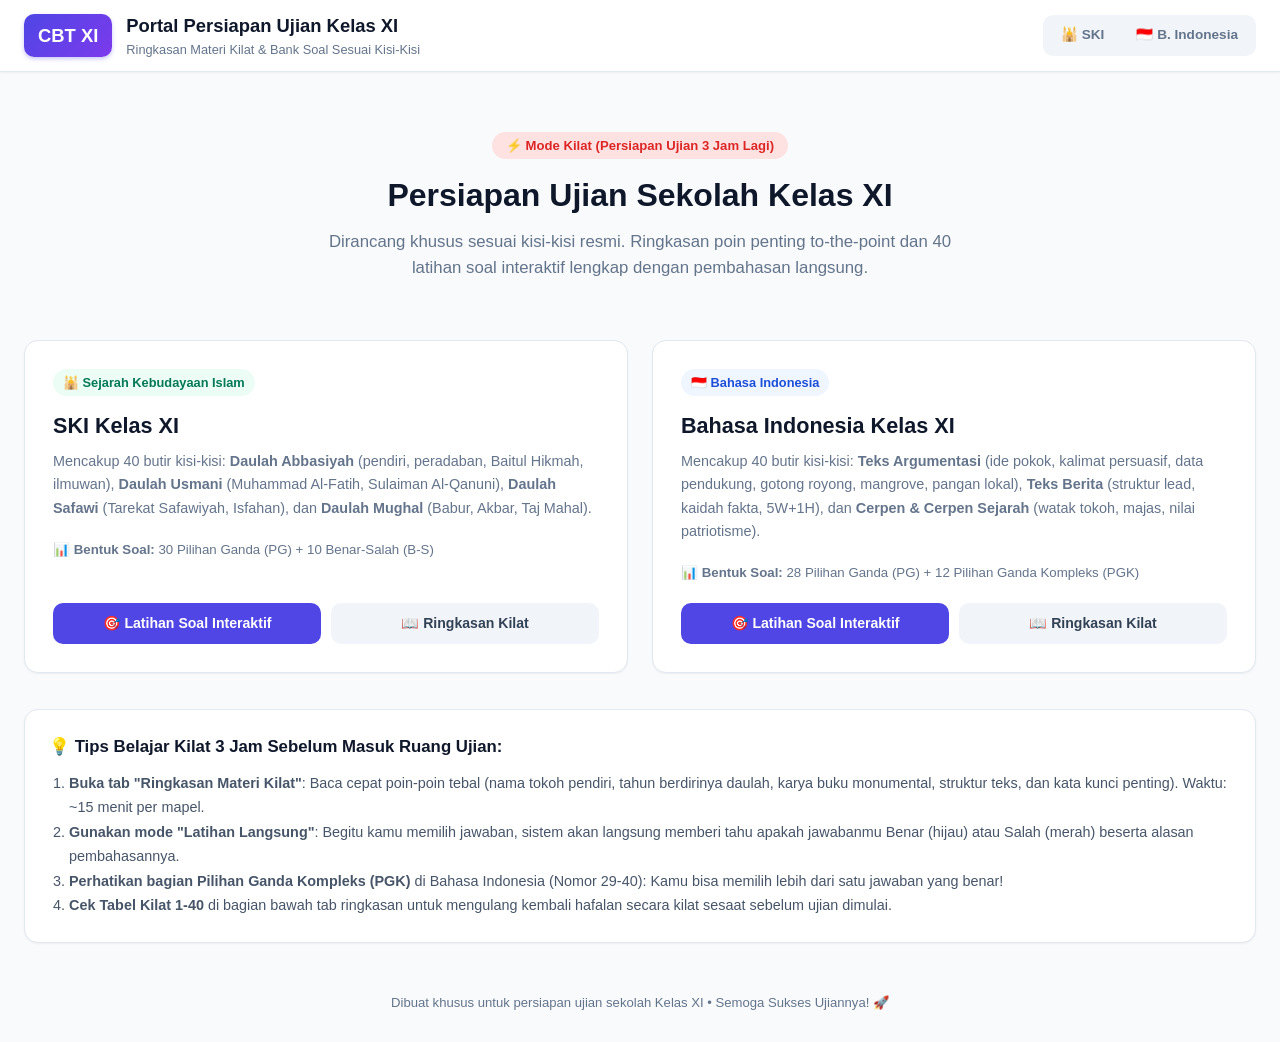
==== commit 5cff3305: "Add files via upload" ====
--- a/index.html
+++ b/index.html
@@ -1,449 +1,1135 @@
-<!DOCTYPE html>
+﻿<!DOCTYPE html>
 <html lang="id">
 <head>
   <meta charset="UTF-8">
   <meta name="viewport" content="width=device-width, initial-scale=1.0">
-  <title>Portal Persiapan Ujian Kilat Kelas XI</title>
+  <title>Portal Persiapan Ujian Kilat Kelas XI - SKI & Bahasa Indonesia</title>
   <style>
-    :root {
-      --primary: #4f46e5;
-      --primary-light: #eef2ff;
-      --primary-hover: #4338ca;
-      --bg-main: #f8fafc;
-      --bg-card: #ffffff;
-      --text-main: #1e293b;
-      --text-muted: #64748b;
-      --border-color: #e2e8f0;
-      --radius-sm: 6px;
-      --radius-md: 10px;
-      --radius-lg: 14px;
-      --shadow-sm: 0 1px 2px rgba(0,0,0,0.05);
-      --shadow-md: 0 8px 16px -4px rgba(15, 23, 42, 0.08);
-    }
-
-    * {
-      box-sizing: border-box;
-      margin: 0;
-      padding: 0;
-      font-family: -apple-system, BlinkMacSystemFont, "Segoe UI", Roboto, "Helvetica Neue", Arial, sans-serif;
-    }
-
-    body {
-      background-color: var(--bg-main);
-      color: var(--text-main);
-      line-height: 1.5;
-      min-height: 100vh;
-    }
-
-    /* TOP NAVBAR */
-    .top-navbar {
-      background: #ffffff;
-      border-bottom: 1px solid var(--border-color);
-      padding: 12px 24px;
-      display: flex;
-      justify-content: space-between;
-      align-items: center;
-      position: sticky;
-      top: 0;
-      z-index: 100;
-      box-shadow: var(--shadow-sm);
-    }
-
-    .nav-brand {
-      display: flex;
-      align-items: center;
-      gap: 14px;
-      text-decoration: none;
-      color: inherit;
-    }
-
-    .brand-badge {
-      background: linear-gradient(135deg, #4f46e5, #7c3aed);
-      color: white;
-      font-weight: 800;
-      font-size: 1.1rem;
-      padding: 8px 14px;
-      border-radius: var(--radius-md);
-      box-shadow: 0 2px 6px rgba(79, 70, 229, 0.25);
-    }
-
-    .brand-text h1 {
-      font-size: 1.1rem;
-      font-weight: 700;
-      color: #0f172a;
-    }
-
-    .brand-text p {
-      font-size: 0.8rem;
-      color: var(--text-muted);
-    }
-
-    .subject-switch {
-      display: flex;
-      background: #f1f5f9;
-      padding: 4px;
-      border-radius: var(--radius-md);
-      gap: 4px;
-      overflow-x: auto;
-    }
-
-    .subject-btn {
-      padding: 6px 12px;
-      border-radius: var(--radius-sm);
-      font-size: 0.83rem;
-      font-weight: 600;
-      text-decoration: none;
-      color: var(--text-muted);
-      transition: all 0.2s;
-      white-space: nowrap;
-    }
-
-    .subject-btn:hover {
-      background: white;
-      color: var(--primary);
-      box-shadow: 0 1px 2px rgba(0,0,0,0.08);
-    }
-
-    /* MAIN CONTAINER */
-    .app-container {
-      max-width: 1200px;
-      margin: 0 auto;
-      padding: 24px;
-    }
-
-    .portal-hero {
-      text-align: center;
-      padding: 28px 16px 20px;
-    }
-
-    .portal-pill {
-      display: inline-block;
-      background: #eef2ff;
-      color: #4f46e5;
-      padding: 5px 14px;
-      border-radius: 20px;
-      font-size: 0.82rem;
-      font-weight: 700;
-      margin-bottom: 12px;
-      border: 1px solid #c7d2fe;
-    }
-
-    .portal-hero h1 {
-      font-size: 1.9rem;
-      font-weight: 800;
-      color: #0f172a;
-      margin-bottom: 8px;
-      letter-spacing: -0.02em;
-    }
-
-    .portal-hero p {
-      font-size: 1rem;
-      color: var(--text-muted);
-      max-width: 640px;
-      margin: 0 auto;
-    }
-
-    /* GRID DAFTAR PELAJARAN */
-    .section-title-bar {
-      display: flex;
-      align-items: center;
-      justify-content: space-between;
-      margin-top: 24px;
-      margin-bottom: 16px;
-      padding-bottom: 8px;
-      border-bottom: 1px solid var(--border-color);
-    }
-
-    .section-title-bar h2 {
-      font-size: 1.15rem;
-      font-weight: 700;
-      color: #0f172a;
-    }
-
-    .portal-grid {
-      display: grid;
-      grid-template-columns: repeat(auto-fit, minmax(270px, 1fr));
-      gap: 20px;
-    }
-
-    .portal-card {
-      background: white;
-      border-radius: var(--radius-lg);
-      border: 1px solid var(--border-color);
-      padding: 24px;
-      box-shadow: var(--shadow-sm);
-      transition: all 0.2s ease;
-      display: flex;
-      flex-direction: column;
-      justify-content: space-between;
-    }
-
-    .portal-card:hover {
-      transform: translateY(-3px);
-      box-shadow: var(--shadow-md);
-      border-color: #cbd5e1;
-    }
-
-    .card-header-top {
-      display: flex;
-      justify-content: space-between;
-      align-items: center;
-      margin-bottom: 14px;
-    }
-
-    .card-badge-top {
-      display: inline-flex;
-      align-items: center;
-      gap: 6px;
-      font-size: 0.78rem;
-      font-weight: 700;
-      padding: 4px 10px;
-      border-radius: 20px;
-    }
-
-    .badge-ski { background: #ecfdf5; color: #047857; }
-    .badge-indo { background: #eef2ff; color: #4338ca; }
-    .badge-fikih { background: #fef3c7; color: #b45309; }
-    .badge-mtk { background: #f3e8ff; color: #7e22ce; }
-
-    .soal-count-tag {
-      font-size: 0.78rem;
-      font-weight: 700;
-      color: var(--text-muted);
-      background: #f8fafc;
-      padding: 3px 9px;
-      border-radius: 12px;
-      border: 1px solid var(--border-color);
-    }
-
-    .portal-card h3 {
-      font-size: 1.25rem;
-      margin-bottom: 8px;
-      color: #0f172a;
-    }
-
-    .portal-card p {
-      font-size: 0.88rem;
-      color: var(--text-muted);
-      line-height: 1.6;
-      margin-bottom: 18px;
-    }
-
-    .portal-btn-enter {
-      display: flex;
-      align-items: center;
-      justify-content: center;
-      gap: 8px;
-      width: 100%;
-      padding: 11px 16px;
-      border-radius: var(--radius-md);
-      font-size: 0.9rem;
-      font-weight: 700;
-      text-decoration: none;
-      background: var(--primary);
-      color: white;
-      transition: background 0.2s;
-    }
-
-    .portal-btn-enter:hover {
-      background: var(--primary-hover);
-    }
-
-    .portal-sub-links {
-      display: flex;
-      gap: 8px;
-      margin-top: 10px;
-    }
-
-    .sub-link-btn {
-      flex: 1;
-      text-align: center;
-      padding: 7px 10px;
-      border-radius: var(--radius-sm);
-      font-size: 0.8rem;
-      font-weight: 600;
-      text-decoration: none;
-      background: #f8fafc;
-      color: #475569;
-      border: 1px solid var(--border-color);
-      transition: all 0.15s;
-    }
-
-    .sub-link-btn:hover {
-      background: #f1f5f9;
-      color: #0f172a;
-    }
-
-    .tips-box {
-      margin-top: 32px;
-      background: white;
-      border-radius: var(--radius-lg);
-      border: 1px solid var(--border-color);
-      padding: 22px 24px;
-      box-shadow: var(--shadow-sm);
-    }
-
-    .tips-box h3 {
-      font-size: 1rem;
-      margin-bottom: 10px;
-      color: #0f172a;
-    }
-
-    .tips-box ol {
-      padding-left: 20px;
-      font-size: 0.88rem;
-      line-height: 1.7;
-      color: #475569;
-    }
-
-    @media (max-width: 640px) {
-      .top-navbar {
-        flex-direction: column;
-        align-items: stretch;
-        gap: 10px;
-        padding: 12px 16px;
-      }
-      .app-container {
-        padding: 16px;
-      }
-      .portal-hero h1 {
-        font-size: 1.5rem;
-      }
-    }
-  </style>
+/* STYLING PERSIS SESUAI KONSEP GAMBAR: BERSIH, CEPAT, SIMPLE, MINIMALIS */
+:root {
+  --primary: #4f46e5;
+  --primary-light: #eef2ff;
+  --primary-hover: #4338ca;
+  --accent-purple: #7c3aed;
+  --bg-main: #f8fafc;
+  --bg-card: #ffffff;
+  --text-main: #1e293b;
+  --text-muted: #64748b;
+  --border-color: #e2e8f0;
+  --success: #16a34a;
+  --success-bg: #f0fdf4;
+  --danger: #dc2626;
+  --danger-bg: #fef2f2;
+  --warning: #f59e0b;
+  --warning-bg: #fffbeb;
+  --radius-sm: 6px;
+  --radius-md: 10px;
+  --radius-lg: 14px;
+  --shadow-sm: 0 1px 2px rgba(0,0,0,0.05);
+  --shadow-md: 0 4px 6px -1px rgba(0,0,0,0.07), 0 2px 4px -2px rgba(0,0,0,0.05);
+}
+
+* {
+  box-sizing: border-box;
+  margin: 0;
+  padding: 0;
+  font-family: -apple-system, BlinkMacSystemFont, "Segoe UI", Roboto, "Helvetica Neue", Arial, sans-serif;
+}
+
+body {
+  background-color: var(--bg-main);
+  color: var(--text-main);
+  line-height: 1.5;
+  min-height: 100vh;
+}
+
+/* TOP NAVBAR */
+.top-navbar {
+  background: #ffffff;
+  border-bottom: 1px solid var(--border-color);
+  padding: 12px 24px;
+  display: flex;
+  justify-content: space-between;
+  align-items: center;
+  position: sticky;
+  top: 0;
+  z-index: 100;
+  box-shadow: var(--shadow-sm);
+}
+
+.nav-brand {
+  display: flex;
+  align-items: center;
+  gap: 14px;
+  text-decoration: none;
+  color: inherit;
+}
+
+.brand-badge {
+  background: linear-gradient(135deg, #4f46e5, #7c3aed);
+  color: white;
+  font-weight: 800;
+  font-size: 1.15rem;
+  padding: 8px 14px;
+  border-radius: var(--radius-md);
+  box-shadow: 0 2px 4px rgba(79, 70, 229, 0.3);
+}
+
+.brand-text h1 {
+  font-size: 1.15rem;
+  font-weight: 700;
+  color: #0f172a;
+}
+
+.brand-text p {
+  font-size: 0.8rem;
+  color: var(--text-muted);
+}
+
+.nav-actions {
+  display: flex;
+  align-items: center;
+  gap: 12px;
+}
+
+.subject-switch {
+  display: flex;
+  background: #f1f5f9;
+  padding: 4px;
+  border-radius: var(--radius-md);
+  gap: 4px;
+}
+
+.subject-btn {
+  padding: 6px 14px;
+  border-radius: var(--radius-sm);
+  font-size: 0.85rem;
+  font-weight: 600;
+  text-decoration: none;
+  color: var(--text-muted);
+  transition: all 0.2s;
+  display: inline-flex;
+  align-items: center;
+  gap: 6px;
+}
+
+.subject-btn.active {
+  background: white;
+  color: var(--primary);
+  box-shadow: 0 1px 3px rgba(0,0,0,0.1);
+}
+
+.subject-btn:hover:not(.active) {
+  color: var(--text-main);
+}
+
+/* MAIN CONTAINER */
+.app-container {
+  max-width: 1300px;
+  margin: 0 auto;
+  padding: 20px 24px;
+}
+
+/* TAB BAR: RINGKASAN vs LATIHAN SOAL */
+.view-tabs {
+  display: flex;
+  gap: 10px;
+  margin-bottom: 20px;
+  border-bottom: 1px solid var(--border-color);
+  padding-bottom: 12px;
+  align-items: center;
+  justify-content: space-between;
+  flex-wrap: wrap;
+}
+
+.tab-group {
+  display: flex;
+  gap: 8px;
+}
+
+.tab-btn {
+  padding: 9px 18px;
+  font-size: 0.95rem;
+  font-weight: 600;
+  border-radius: var(--radius-md);
+  border: 1px solid var(--border-color);
+  background: white;
+  color: var(--text-muted);
+  cursor: pointer;
+  transition: all 0.2s;
+  display: inline-flex;
+  align-items: center;
+  gap: 8px;
+}
+
+.tab-btn.active {
+  background: var(--primary);
+  color: white;
+  border-color: var(--primary);
+  box-shadow: 0 2px 4px rgba(79, 70, 229, 0.25);
+}
+
+.tab-btn:hover:not(.active) {
+  background: #f8fafc;
+  color: var(--text-main);
+}
+
+.mode-control {
+  display: flex;
+  align-items: center;
+  gap: 14px;
+  background: white;
+  padding: 6px 16px;
+  border-radius: var(--radius-md);
+  border: 1px solid var(--border-color);
+}
+
+.mode-toggle {
+  display: flex;
+  align-items: center;
+  gap: 8px;
+  font-size: 0.85rem;
+  font-weight: 600;
+}
+
+.mode-pill {
+  cursor: pointer;
+  padding: 4px 10px;
+  border-radius: 20px;
+  background: #f1f5f9;
+  color: var(--text-muted);
+  font-size: 0.8rem;
+  transition: all 0.2s;
+}
+
+.mode-pill.active {
+  background: #e0e7ff;
+  color: var(--primary);
+  font-weight: 700;
+}
+
+.finish-btn {
+  background: #16a34a;
+  color: white;
+  border: none;
+  padding: 8px 16px;
+  border-radius: var(--radius-sm);
+  font-weight: 600;
+  font-size: 0.85rem;
+  cursor: pointer;
+  display: flex;
+  align-items: center;
+  gap: 6px;
+  transition: all 0.2s;
+}
+
+.finish-btn:hover {
+  background: #15803d;
+}
+
+.progress-text {
+  font-size: 0.85rem;
+  font-weight: 700;
+  color: var(--text-muted);
+}
+
+/* FILTER PILLS (SESUAI GAMBAR) */
+.filter-bar {
+  display: flex;
+  gap: 10px;
+  margin-bottom: 20px;
+  overflow-x: auto;
+  padding-bottom: 6px;
+}
+
+.filter-pill {
+  padding: 7px 16px;
+  border-radius: 25px;
+  font-size: 0.85rem;
+  font-weight: 600;
+  border: 1px solid var(--border-color);
+  background: white;
+  color: var(--text-muted);
+  cursor: pointer;
+  white-space: nowrap;
+  transition: all 0.2s;
+}
+
+.filter-pill.active {
+  background: var(--primary);
+  color: white;
+  border-color: var(--primary);
+}
+
+.filter-pill:hover:not(.active) {
+  background: #f1f5f9;
+  color: var(--text-main);
+}
+
+/* CBT QUIZ LAYOUT (2 KOLOM: KONTEN SOAL & NAVIGASI NOMOR) */
+.quiz-grid {
+  display: grid;
+  grid-template-columns: 1fr 340px;
+  gap: 24px;
+  align-items: start;
+}
+
+@media (max-width: 950px) {
+  .quiz-grid {
+    grid-template-columns: 1fr;
+  }
+  .sidebar-nav {
+    position: static;
+    margin-top: 16px;
+  }
+}
+
+@media (max-width: 640px) {
+  .top-navbar {
+    padding: 10px 14px;
+    flex-direction: column;
+    align-items: stretch;
+    gap: 10px;
+  }
+  .nav-brand {
+    justify-content: flex-start;
+  }
+  .subject-switch {
+    width: 100%;
+    justify-content: space-around;
+  }
+  .subject-btn {
+    flex: 1;
+    justify-content: center;
+    font-size: 0.8rem;
+    padding: 6px 8px;
+  }
+  .app-container {
+    padding: 12px 14px;
+  }
+  .view-tabs {
+    flex-direction: column;
+    align-items: stretch;
+    gap: 12px;
+  }
+  .tab-group {
+    width: 100%;
+  }
+  .tab-btn {
+    flex: 1;
+    justify-content: center;
+    font-size: 0.85rem;
+    padding: 8px 10px;
+  }
+  .mode-control {
+    justify-content: space-between;
+    flex-wrap: wrap;
+    gap: 8px;
+    padding: 8px 12px;
+  }
+  .question-card {
+    padding: 16px;
+  }
+  .stimulus-box {
+    padding: 14px;
+    font-size: 0.9rem;
+  }
+  .option-item {
+    padding: 10px 14px;
+  }
+  .option-text {
+    font-size: 0.88rem;
+  }
+  .number-grid {
+    grid-template-columns: repeat(8, 1fr);
+    gap: 6px;
+  }
+  .num-btn {
+    font-size: 0.8rem;
+  }
+  .quiz-actions {
+    flex-direction: column;
+    gap: 8px;
+  }
+  .action-btn {
+    width: 100%;
+    justify-content: center;
+  }
+}
+
+/* KARTU SOAL */
+.question-card {
+  background: white;
+  border-radius: var(--radius-lg);
+  border: 1px solid var(--border-color);
+  padding: 24px;
+  box-shadow: var(--shadow-sm);
+}
+
+.question-badges {
+  display: flex;
+  gap: 8px;
+  align-items: center;
+  flex-wrap: wrap;
+  margin-bottom: 12px;
+}
+
+.badge {
+  font-size: 0.78rem;
+  font-weight: 700;
+  padding: 4px 12px;
+  border-radius: 20px;
+}
+
+.badge-number {
+  background: var(--primary);
+  color: white;
+}
+
+.badge-category {
+  background: #ede9fe;
+  color: #6d28d9;
+}
+
+.badge-type {
+  background: #f1f5f9;
+  color: #475569;
+}
+
+.badge-level {
+  background: #e2e8f0;
+  color: #334155;
+}
+
+.indicator-text {
+  font-size: 0.85rem;
+  color: var(--text-muted);
+  margin-bottom: 18px;
+  font-style: italic;
+  display: flex;
+  align-items: flex-start;
+  gap: 6px;
+}
+
+/* BOKS STIMULUS (TEKS BACAAN DENGAN GARIS TEPI KIRI PURPLE) */
+.stimulus-box {
+  background: #fdfefe;
+  border: 1px solid #e2e8f0;
+  border-left: 4px solid var(--primary);
+  border-radius: var(--radius-md);
+  padding: 18px 20px;
+  margin-bottom: 22px;
+  font-size: 0.95rem;
+  line-height: 1.7;
+  color: #334155;
+  white-space: pre-line;
+}
+
+.question-prompt {
+  font-size: 1.05rem;
+  font-weight: 700;
+  color: #0f172a;
+  margin-bottom: 20px;
+  line-height: 1.5;
+}
+
+/* DAFTAR PILIHAN JAWABAN */
+.options-list {
+  display: flex;
+  flex-direction: column;
+  gap: 12px;
+  margin-bottom: 24px;
+}
+
+.option-item {
+  display: flex;
+  align-items: center;
+  gap: 14px;
+  padding: 12px 18px;
+  border: 1.5px solid var(--border-color);
+  border-radius: var(--radius-md);
+  background: white;
+  cursor: pointer;
+  transition: all 0.15s ease-in-out;
+  user-select: none;
+}
+
+.option-item:hover {
+  border-color: #cbd5e1;
+  background: #f8fafc;
+}
+
+.option-item.selected {
+  border-color: var(--primary);
+  background: #f5f3ff;
+}
+
+.option-key {
+  width: 32px;
+  height: 32px;
+  border-radius: 8px;
+  background: #f1f5f9;
+  color: #475569;
+  font-weight: 700;
+  font-size: 0.9rem;
+  display: flex;
+  align-items: center;
+  justify-content: center;
+  flex-shrink: 0;
+  transition: all 0.15s;
+}
+
+.option-item.selected .option-key {
+  background: var(--primary);
+  color: white;
+}
+
+.option-text {
+  font-size: 0.92rem;
+  color: #334155;
+  flex: 1;
+}
+
+/* JAWABAN BENAR & SALAH DI MODE LATIHAN */
+.option-item.correct {
+  border-color: var(--success);
+  background: var(--success-bg);
+}
+.option-item.correct .option-key {
+  background: var(--success);
+  color: white;
+}
+
+.option-item.wrong {
+  border-color: var(--danger);
+  background: var(--danger-bg);
+}
+.option-item.wrong .option-key {
+  background: var(--danger);
+  color: white;
+}
+
+/* MULTI-SELECT CHECKBOX (PGK) */
+.option-checkbox {
+  width: 20px;
+  height: 20px;
+  accent-color: var(--primary);
+  cursor: pointer;
+  pointer-events: none;
+}
+
+/* PEMBAHASAN BOKS (INSTANT REVIEW) */
+.explanation-card {
+  margin-top: 18px;
+  padding: 16px 20px;
+  border-radius: var(--radius-md);
+  background: #f8fafc;
+  border: 1px solid #e2e8f0;
+  font-size: 0.88rem;
+  line-height: 1.6;
+}
+
+.explanation-card.show-correct {
+  border-left: 4px solid var(--success);
+  background: #f0fdf4;
+}
+
+.explanation-card.show-wrong {
+  border-left: 4px solid var(--danger);
+  background: #fef2f2;
+}
+
+.explanation-title {
+  font-weight: 700;
+  margin-bottom: 6px;
+  display: flex;
+  align-items: center;
+  gap: 6px;
+}
+
+/* NAVIGASI KONTROL BAWAH SOAL */
+.quiz-actions {
+  display: flex;
+  justify-content: space-between;
+  align-items: center;
+  gap: 12px;
+  padding-top: 18px;
+  border-top: 1px solid var(--border-color);
+  flex-wrap: wrap;
+}
+
+.action-btn {
+  padding: 9px 18px;
+  border-radius: var(--radius-sm);
+  font-size: 0.88rem;
+  font-weight: 600;
+  cursor: pointer;
+  transition: all 0.2s;
+  display: inline-flex;
+  align-items: center;
+  gap: 8px;
+  border: 1px solid var(--border-color);
+  background: white;
+  color: var(--text-main);
+}
+
+.action-btn:hover:not(:disabled) {
+  background: #f1f5f9;
+}
+
+.action-btn:disabled {
+  opacity: 0.5;
+  cursor: not-allowed;
+}
+
+.action-btn.btn-primary {
+  background: var(--primary);
+  color: white;
+  border-color: var(--primary);
+}
+
+.action-btn.btn-primary:hover:not(:disabled) {
+  background: var(--primary-hover);
+}
+
+.action-btn.btn-doubt {
+  color: #b45309;
+  border-color: #fde68a;
+  background: #fffbeb;
+}
+
+.action-btn.btn-doubt.active {
+  background: #f59e0b;
+  color: white;
+  border-color: #f59e0b;
+}
+
+/* SIDEBAR NAVIGASI NOMOR SOAL (PERSIS SESUAI GAMBAR) */
+.sidebar-nav {
+  background: white;
+  border-radius: var(--radius-lg);
+  border: 1px solid var(--border-color);
+  padding: 20px;
+  box-shadow: var(--shadow-sm);
+  position: sticky;
+  top: 85px;
+}
+
+.sidebar-header {
+  display: flex;
+  justify-content: space-between;
+  align-items: center;
+  margin-bottom: 14px;
+}
+
+.sidebar-header h3 {
+  font-size: 0.95rem;
+  font-weight: 700;
+  color: #0f172a;
+}
+
+.reset-btn {
+  background: none;
+  border: none;
+  color: var(--danger);
+  font-size: 0.8rem;
+  font-weight: 600;
+  cursor: pointer;
+  text-decoration: underline;
+}
+
+/* LEGENDA STATUS */
+.nav-legend {
+  display: grid;
+  grid-template-columns: 1fr 1fr;
+  gap: 8px 12px;
+  font-size: 0.78rem;
+  color: var(--text-muted);
+  margin-bottom: 18px;
+  padding-bottom: 14px;
+  border-bottom: 1px solid var(--border-color);
+}
+
+.legend-item {
+  display: flex;
+  align-items: center;
+  gap: 6px;
+}
+
+.legend-dot {
+  width: 10px;
+  height: 10px;
+  border-radius: 50%;
+}
+
+.dot-green { background-color: var(--success); }
+.dot-red { background-color: var(--danger); }
+.dot-yellow { background-color: var(--warning); }
+.dot-gray { background-color: #cbd5e1; }
+
+/* GRID NOMOR SOAL */
+.number-grid {
+  display: grid;
+  grid-template-columns: repeat(5, 1fr);
+  gap: 8px;
+}
+
+.num-btn {
+  aspect-ratio: 1;
+  display: flex;
+  align-items: center;
+  justify-content: center;
+  font-size: 0.85rem;
+  font-weight: 600;
+  border-radius: var(--radius-sm);
+  border: 1px solid #e2e8f0;
+  background: #f8fafc;
+  color: #475569;
+  cursor: pointer;
+  transition: all 0.15s;
+}
+
+.num-btn:hover {
+  border-color: var(--primary);
+  background: #eef2ff;
+}
+
+.num-btn.current {
+  outline: 2px solid var(--primary);
+  outline-offset: 1px;
+  font-weight: 800;
+}
+
+.num-btn.answered {
+  background: #e2e8f0;
+  color: #1e293b;
+  font-weight: 700;
+}
+
+.num-btn.correct {
+  background: var(--success);
+  color: white;
+  border-color: var(--success);
+}
+
+.num-btn.wrong {
+  background: var(--danger);
+  color: white;
+  border-color: var(--danger);
+}
+
+.num-btn.doubt {
+  background: var(--warning);
+  color: white;
+  border-color: var(--warning);
+}
+
+/* HALAMAN RINGKASAN MATERI */
+.summary-container {
+  display: flex;
+  flex-direction: column;
+  gap: 24px;
+}
+
+.summary-header-box {
+  background: white;
+  border-radius: var(--radius-lg);
+  padding: 24px;
+  border: 1px solid var(--border-color);
+  box-shadow: var(--shadow-sm);
+  display: flex;
+  justify-content: space-between;
+  align-items: center;
+  flex-wrap: wrap;
+  gap: 16px;
+}
+
+.summary-header-box h2 {
+  font-size: 1.3rem;
+  color: #0f172a;
+  margin-bottom: 6px;
+}
+
+.summary-search {
+  padding: 9px 16px;
+  border-radius: var(--radius-md);
+  border: 1px solid var(--border-color);
+  font-size: 0.9rem;
+  width: 320px;
+  max-width: 100%;
+}
+
+.summary-card {
+  background: white;
+  border-radius: var(--radius-lg);
+  border: 1px solid var(--border-color);
+  padding: 24px;
+  box-shadow: var(--shadow-sm);
+}
+
+.summary-category-title {
+  font-size: 1.15rem;
+  font-weight: 700;
+  color: var(--primary);
+  margin-bottom: 16px;
+  display: flex;
+  align-items: center;
+  gap: 10px;
+  border-bottom: 2px solid #eef2ff;
+  padding-bottom: 10px;
+}
+
+.summary-points-list {
+  list-style: none;
+  display: flex;
+  flex-direction: column;
+  gap: 12px;
+}
+
+.summary-points-list li {
+  font-size: 0.93rem;
+  line-height: 1.65;
+  color: #334155;
+  padding-left: 18px;
+  position: relative;
+}
+
+.summary-points-list li::before {
+  content: "•";
+  color: var(--primary);
+  font-weight: bold;
+  font-size: 1.2rem;
+  position: absolute;
+  left: 0;
+  top: -2px;
+}
+
+/* TABEL KISI-KISI KILAT */
+.kisi-table-box {
+  margin-top: 24px;
+  overflow-x: auto;
+  background: white;
+  border-radius: var(--radius-lg);
+  border: 1px solid var(--border-color);
+  padding: 20px;
+}
+
+.kisi-table {
+  width: 100%;
+  border-collapse: collapse;
+  font-size: 0.85rem;
+}
+
+.kisi-table th {
+  background: #f8fafc;
+  color: #334155;
+  font-weight: 700;
+  padding: 10px 12px;
+  text-align: left;
+  border-bottom: 2px solid var(--border-color);
+}
+
+.kisi-table td {
+  padding: 10px 12px;
+  border-bottom: 1px solid var(--border-color);
+  color: #475569;
+  vertical-align: top;
+}
+
+.kisi-table tr:hover {
+  background: #fdfdfe;
+}
+
+/* MODAL HASIL NILAI */
+.modal-overlay {
+  position: fixed;
+  top: 0;
+  left: 0;
+  right: 0;
+  bottom: 0;
+  background: rgba(15, 23, 42, 0.6);
+  display: flex;
+  align-items: center;
+  justify-content: center;
+  z-index: 1000;
+  backdrop-filter: blur(4px);
+}
+
+.modal-content {
+  background: white;
+  border-radius: var(--radius-lg);
+  padding: 30px;
+  max-width: 480px;
+  width: 90%;
+  text-align: center;
+  box-shadow: 0 20px 25px -5px rgba(0, 0, 0, 0.2);
+}
+
+.score-circle {
+  width: 110px;
+  height: 110px;
+  border-radius: 50%;
+  background: #eef2ff;
+  border: 4px solid var(--primary);
+  display: flex;
+  flex-direction: column;
+  align-items: center;
+  justify-content: center;
+  margin: 16px auto;
+}
+
+.score-num {
+  font-size: 2rem;
+  font-weight: 800;
+  color: var(--primary);
+  line-height: 1;
+}
+
+.score-label {
+  font-size: 0.75rem;
+  color: var(--text-muted);
+  text-transform: uppercase;
+  font-weight: 600;
+}
+
+.modal-stats {
+  display: grid;
+  grid-template-columns: repeat(3, 1fr);
+  gap: 12px;
+  margin: 20px 0;
+  background: #f8fafc;
+  padding: 14px;
+  border-radius: var(--radius-md);
+}
+
+.stat-item h4 {
+  font-size: 1.3rem;
+  font-weight: 700;
+}
+
+.stat-item p {
+  font-size: 0.75rem;
+  color: var(--text-muted);
+}
+
+.modal-buttons {
+  display: flex;
+  gap: 10px;
+  justify-content: center;
+}
+
+/* PORTAL HOME INDEX */
+.portal-hero {
+  text-align: center;
+  padding: 40px 20px 30px;
+}
+
+.portal-hero h1 {
+  font-size: 2rem;
+  font-weight: 800;
+  color: #0f172a;
+  margin-bottom: 10px;
+}
+
+.portal-hero p {
+  font-size: 1.05rem;
+  color: var(--text-muted);
+  max-width: 650px;
+  margin: 0 auto;
+}
+
+.portal-grid {
+  display: grid;
+  grid-template-columns: repeat(auto-fit, minmax(320px, 1fr));
+  gap: 24px;
+  margin-top: 30px;
+}
+
+.portal-card {
+  background: white;
+  border-radius: var(--radius-lg);
+  border: 1px solid var(--border-color);
+  padding: 28px;
+  box-shadow: var(--shadow-sm);
+  transition: all 0.2s ease-in-out;
+  display: flex;
+  flex-direction: column;
+  justify-content: space-between;
+}
+
+.portal-card:hover {
+  transform: translateY(-3px);
+  box-shadow: var(--shadow-md);
+  border-color: #cbd5e1;
+}
+
+.card-badge-top {
+  display: inline-flex;
+  align-items: center;
+  gap: 6px;
+  font-size: 0.8rem;
+  font-weight: 700;
+  padding: 4px 10px;
+  border-radius: 20px;
+  margin-bottom: 14px;
+}
+
+.badge-ski {
+  background: #ecfdf5;
+  color: #047857;
+}
+
+.badge-indo {
+  background: #eff6ff;
+  color: #1d4ed8;
+}
+
+.portal-card h2 {
+  font-size: 1.35rem;
+  margin-bottom: 8px;
+  color: #0f172a;
+}
+
+.portal-card p {
+  font-size: 0.9rem;
+  color: var(--text-muted);
+  line-height: 1.6;
+  margin-bottom: 20px;
+}
+
+.portal-btn-row {
+  display: flex;
+  gap: 10px;
+  flex-wrap: wrap;
+}
+
+.portal-btn {
+  flex: 1;
+  text-align: center;
+  padding: 10px 16px;
+  border-radius: var(--radius-md);
+  font-size: 0.88rem;
+  font-weight: 600;
+  text-decoration: none;
+  transition: all 0.2s;
+  display: inline-flex;
+  align-items: center;
+  justify-content: center;
+  gap: 6px;
+}
+
+.btn-primary-card {
+  background: var(--primary);
+  color: white;
+}
+.btn-primary-card:hover {
+  background: var(--primary-hover);
+}
+
+.btn-secondary-card {
+  background: #f1f5f9;
+  color: #334155;
+}
+.btn-secondary-card:hover {
+  background: #e2e8f0;
+}
+
+</style>
 </head>
 <body>
 
+  <!-- TOP NAVBAR -->
   <header class="top-navbar">
-    <a href="index.html" class="nav-brand">
+    <div class="nav-brand">
       <div class="brand-badge">CBT XI</div>
       <div class="brand-text">
-        <h1>Portal Belajar & Ujian Kelas XI</h1>
-        <p>Ringkasan Materi & Latihan Soal Sesuai Kisi-Kisi</p>
+        <h1>Portal Persiapan Ujian Kelas XI</h1>
+        <p>Ringkasan Materi Kilat & Bank Soal Sesuai Kisi-Kisi</p>
       </div>
-    </a>
-
-    <nav class="subject-switch">
-      <a href="ski.html" class="subject-btn">🕌 SKI</a>
-      <a href="bahasa-indonesia.html" class="subject-btn">🇮🇩 B. Indonesia</a>
-      <a href="fikih.html" class="subject-btn">⚖️ Fikih</a>
-      <a href="matematika.html" class="subject-btn">📐 Matematika</a>
-    </nav>
+    </div>
+
+    <div class="nav-actions">
+      <div class="subject-switch">
+        <a href="ski.html" class="subject-btn">🕌 SKI</a>
+        <a href="bahasa-indonesia.html" class="subject-btn">🇮🇩 B. Indonesia</a>
+      </div>
+    </div>
   </header>
 
   <main class="app-container">
+
+    <!-- HERO SECTION -->
     <section class="portal-hero">
-      <span class="portal-pill">📚 Persiapan Ujian Sekolah Kelas XI</span>
-      <h1>Pilih Mata Pelajaran</h1>
+      <div style="display: inline-block; background: #fee2e2; color: #dc2626; padding: 4px 14px; border-radius: 20px; font-size: 0.82rem; font-weight: 700; margin-bottom: 12px;">
+        ⚡ Mode Kilat (Persiapan Ujian 3 Jam Lagi)
+      </div>
+      <h1>Persiapan Ujian Sekolah Kelas XI</h1>
       <p>
-        Klik salah satu mata pelajaran di bawah untuk masuk ke halaman materi, mempelajari ringkasan kisi-kisi kilat, dan mengerjakan latihan soal interaktif.
+        Dirancang khusus sesuai kisi-kisi resmi. Ringkasan poin penting to-the-point dan 40 latihan soal interaktif lengkap dengan pembahasan langsung.
       </p>
     </section>
 
-    <div class="section-title-bar">
-      <h2>Daftar Mata Pelajaran Tersedia (4 Mapel)</h2>
-      <span style="font-size: 0.82rem; color: var(--text-muted);">Total 155 Soal Latihan</span>
-    </div>
-
+    <!-- CARDS PILIHAN MAPEL -->
     <div class="portal-grid">
-      <!-- 1. SKI -->
+
+      <!-- CARD 1: SKI -->
       <div class="portal-card">
         <div>
-          <div class="card-header-top">
-            <span class="card-badge-top badge-ski">🕌 SKI</span>
-            <span class="soal-count-tag">40 Soal</span>
-          </div>
-          <h3>Sejarah Kebudayaan Islam</h3>
+          <span class="card-badge-top badge-ski">🕌 Sejarah Kebudayaan Islam</span>
+          <h2>SKI Kelas XI</h2>
           <p>
-            Daulah Abbasiyah, Daulah Usmani, Daulah Safawi di Persia, dan Daulah Mughal di India beserta tokoh dan peninggalannya.
+            Mencakup 40 butir kisi-kisi: <strong>Daulah Abbasiyah</strong> (pendiri, peradaban, Baitul Hikmah, ilmuwan), <strong>Daulah Usmani</strong> (Muhammad Al-Fatih, Sulaiman Al-Qanuni), <strong>Daulah Safawi</strong> (Tarekat Safawiyah, Isfahan), dan <strong>Daulah Mughal</strong> (Babur, Akbar, Taj Mahal).
           </p>
-        </div>
-        <div>
-          <a href="ski.html" class="portal-btn-enter">Buka Pelajaran SKI →</a>
-          <div class="portal-sub-links">
-            <a href="ski.html#ringkasan" onclick="sessionStorage.setItem('openTab', 'ringkasan')" class="sub-link-btn">📖 Ringkasan</a>
-            <a href="ski.html" class="sub-link-btn">🎯 Latihan Soal</a>
+          <div style="font-size: 0.83rem; color: #64748b; margin-bottom: 20px;">
+            📊 <strong>Bentuk Soal:</strong> 30 Pilihan Ganda (PG) + 10 Benar-Salah (B-S)
           </div>
         </div>
+
+        <div class="portal-btn-row">
+          <a href="ski.html" class="portal-btn btn-primary-card">🎯 Latihan Soal Interaktif</a>
+          <a href="ski.html#ringkasan" onclick="sessionStorage.setItem('openTab', 'ringkasan')" class="portal-btn btn-secondary-card">📖 Ringkasan Kilat</a>
+        </div>
       </div>
 
-      <!-- 2. BAHASA INDONESIA -->
+      <!-- CARD 2: BAHASA INDONESIA -->
       <div class="portal-card">
         <div>
-          <div class="card-header-top">
-            <span class="card-badge-top badge-indo">🇮🇩 B. Indonesia</span>
-            <span class="soal-count-tag">40 Soal</span>
-          </div>
-          <h3>Bahasa Indonesia</h3>
+          <span class="card-badge-top badge-indo">🇮🇩 Bahasa Indonesia</span>
+          <h2>Bahasa Indonesia Kelas XI</h2>
           <p>
-            Teks Argumentasi (ide pokok, data, pangan lokal, mangrove), Teks Berita (5W+1H, piramida terbalik), dan Cerpen Sejarah.
+            Mencakup 40 butir kisi-kisi: <strong>Teks Argumentasi</strong> (ide pokok, kalimat persuasif, data pendukung, gotong royong, mangrove, pangan lokal), <strong>Teks Berita</strong> (struktur lead, kaidah fakta, 5W+1H), dan <strong>Cerpen & Cerpen Sejarah</strong> (watak tokoh, majas, nilai patriotisme).
           </p>
-        </div>
-        <div>
-          <a href="bahasa-indonesia.html" class="portal-btn-enter">Buka Pelajaran B. Indo →</a>
-          <div class="portal-sub-links">
-            <a href="bahasa-indonesia.html#ringkasan" onclick="sessionStorage.setItem('openTab', 'ringkasan')" class="sub-link-btn">📖 Ringkasan</a>
-            <a href="bahasa-indonesia.html" class="sub-link-btn">🎯 Latihan Soal</a>
+          <div style="font-size: 0.83rem; color: #64748b; margin-bottom: 20px;">
+            📊 <strong>Bentuk Soal:</strong> 28 Pilihan Ganda (PG) + 12 Pilihan Ganda Kompleks (PGK)
           </div>
         </div>
-      </div>
-
-      <!-- 3. FIKIH -->
-      <div class="portal-card">
-        <div>
-          <div class="card-header-top">
-            <span class="card-badge-top badge-fikih">⚖️ Fikih</span>
-            <span class="soal-count-tag">40 Soal</span>
-          </div>
-          <h3>Fikih Jinayah & Peradilan</h3>
-          <p>
-            Pembunuhan, Qishash, Diyat, Jarimah Hudud (Zina, Qadzaf, Sariqah, Hirabah, Bughat), Ta'zir, dan Etika Peradilan Islam.
-          </p>
-        </div>
-        <div>
-          <a href="fikih.html" class="portal-btn-enter">Buka Pelajaran Fikih →</a>
-          <div class="portal-sub-links">
-            <a href="fikih.html#ringkasan" onclick="sessionStorage.setItem('openTab', 'ringkasan')" class="sub-link-btn">📖 Ringkasan</a>
-            <a href="fikih.html" class="sub-link-btn">🎯 Latihan Soal</a>
-          </div>
+
+        <div class="portal-btn-row">
+          <a href="bahasa-indonesia.html" class="portal-btn btn-primary-card">🎯 Latihan Soal Interaktif</a>
+          <a href="bahasa-indonesia.html#ringkasan" onclick="sessionStorage.setItem('openTab', 'ringkasan')" class="portal-btn btn-secondary-card">📖 Ringkasan Kilat</a>
         </div>
       </div>
 
-      <!-- 4. MATEMATIKA -->
-      <div class="portal-card">
-        <div>
-          <div class="card-header-top">
-            <span class="card-badge-top badge-mtk">📐 Matematika</span>
-            <span class="soal-count-tag">35 Soal</span>
-          </div>
-          <h3>Matematika Tingkat Lanjut</h3>
-          <p>
-            Transformasi Geometri (Translasi, Refleksi, Rotasi, Dilatasi), Polinomial (Teorema Sisa & Faktor), dan Matriks (Determinan & Invers).
-          </p>
-        </div>
-        <div>
-          <a href="matematika.html" class="portal-btn-enter">Buka Pelajaran Matematika →</a>
-          <div class="portal-sub-links">
-            <a href="matematika.html#ringkasan" onclick="sessionStorage.setItem('openTab', 'ringkasan')" class="sub-link-btn">📖 Ringkasan</a>
-            <a href="matematika.html" class="sub-link-btn">🎯 Latihan Soal</a>
-          </div>
-        </div>
-      </div>
     </div>
 
-    <div class="tips-box">
-      <h3>💡 Cara Menggunakan Web Persiapan Ujian:</h3>
-      <ol>
-        <li><strong>Pilih Pelajaran</strong>: Klik pelajaran yang ingin dipelajari dari daftar di atas. Di dalamnya tersedia tab <strong>Ringkasan Materi Kilat</strong> dan <strong>Latihan Soal Interaktif</strong>.</li>
-        <li><strong>Cek Status Benar/Salah Secara Langsung</strong>: Di mode <em>Latihan Langsung</em>, setiap jawaban yang kamu pilih akan langsung menampilkan status <strong>✓ Benar</strong> atau <strong>✗ Salah</strong> di pojok kanan beserta pembahasan tanpa menggeser posisi layar.</li>
-        <li><strong>Simulasi Ujian</strong>: Gunakan mode <em>Simulasi Ujian</em> jika ingin menguji kemampuan tanpa bocoran kunci, lalu klik <strong>Selesai & Nilai</strong> untuk melihat skor akhir.</li>
+    <!-- TIPS BELAJAR CEPAT -->
+    <div style="margin-top: 36px; background: white; border-radius: var(--radius-lg); border: 1px solid var(--border-color); padding: 24px; box-shadow: var(--shadow-sm);">
+      <h3 style="font-size: 1.05rem; margin-bottom: 12px; color: #0f172a; display: flex; align-items: center; gap: 8px;">
+        💡 Tips Belajar Kilat 3 Jam Sebelum Masuk Ruang Ujian:
+      </h3>
+      <ol style="padding-left: 20px; font-size: 0.9rem; line-height: 1.7; color: #475569;">
+        <li><strong>Buka tab "Ringkasan Materi Kilat"</strong>: Baca cepat poin-poin tebal (nama tokoh pendiri, tahun berdirinya daulah, karya buku monumental, struktur teks, dan kata kunci penting). Waktu: ~15 menit per mapel.</li>
+        <li><strong>Gunakan mode "Latihan Langsung"</strong>: Begitu kamu memilih jawaban, sistem akan langsung memberi tahu apakah jawabanmu Benar (hijau) atau Salah (merah) beserta alasan pembahasannya.</li>
+        <li><strong>Perhatikan bagian Pilihan Ganda Kompleks (PGK)</strong> di Bahasa Indonesia (Nomor 29-40): Kamu bisa memilih lebih dari satu jawaban yang benar!</li>
+        <li><strong>Cek Tabel Kilat 1-40</strong> di bagian bawah tab ringkasan untuk mengulang kembali hafalan secara kilat sesaat sebelum ujian dimulai.</li>
       </ol>
     </div>
+
   </main>
 
-  <footer style="text-align: center; padding: 28px; font-size: 0.82rem; color: var(--text-muted);">
-    Portal Persiapan Ujian Kelas XI • Semoga Sukses Ujiannya! 🚀
+  <footer style="text-align: center; padding: 30px; font-size: 0.82rem; color: var(--text-muted);">
+    Dibuat khusus untuk persiapan ujian sekolah Kelas XI • Semoga Sukses Ujiannya! 🚀
   </footer>
 
 </body>
-</html>+</html>
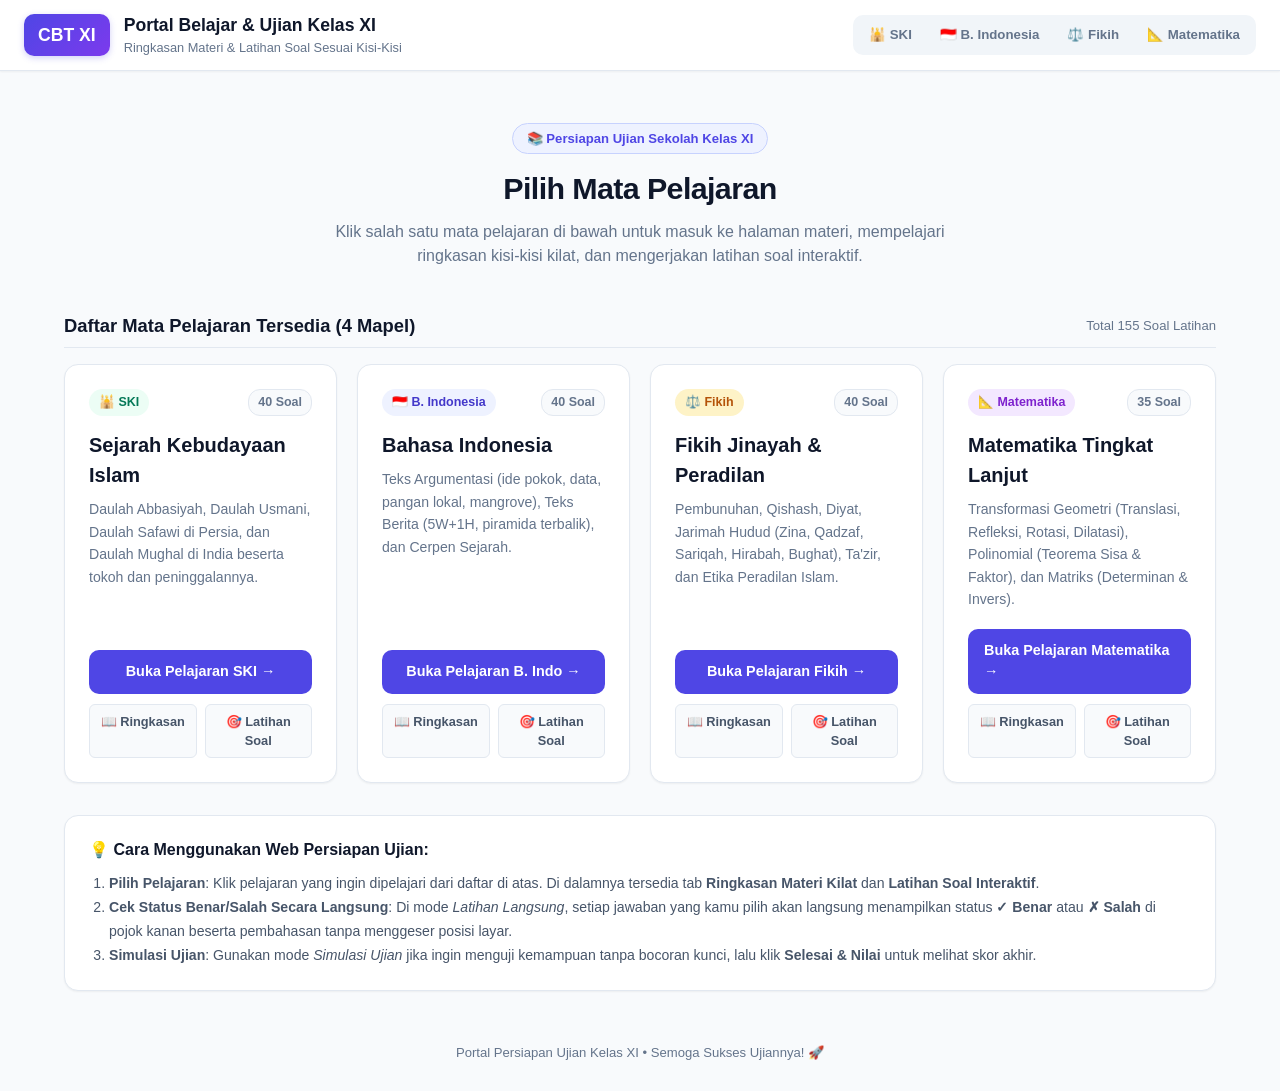
==== commit c4498b6e: "Add files via upload" ====
--- a/index.html
+++ b/index.html
@@ -1,1135 +1,449 @@
-﻿<!DOCTYPE html>
+<!DOCTYPE html>
 <html lang="id">
 <head>
   <meta charset="UTF-8">
   <meta name="viewport" content="width=device-width, initial-scale=1.0">
-  <title>Portal Persiapan Ujian Kilat Kelas XI - SKI & Bahasa Indonesia</title>
+  <title>Portal Persiapan Ujian Kilat Kelas XI</title>
   <style>
-/* STYLING PERSIS SESUAI KONSEP GAMBAR: BERSIH, CEPAT, SIMPLE, MINIMALIS */
-:root {
-  --primary: #4f46e5;
-  --primary-light: #eef2ff;
-  --primary-hover: #4338ca;
-  --accent-purple: #7c3aed;
-  --bg-main: #f8fafc;
-  --bg-card: #ffffff;
-  --text-main: #1e293b;
-  --text-muted: #64748b;
-  --border-color: #e2e8f0;
-  --success: #16a34a;
-  --success-bg: #f0fdf4;
-  --danger: #dc2626;
-  --danger-bg: #fef2f2;
-  --warning: #f59e0b;
-  --warning-bg: #fffbeb;
-  --radius-sm: 6px;
-  --radius-md: 10px;
-  --radius-lg: 14px;
-  --shadow-sm: 0 1px 2px rgba(0,0,0,0.05);
-  --shadow-md: 0 4px 6px -1px rgba(0,0,0,0.07), 0 2px 4px -2px rgba(0,0,0,0.05);
-}
-
-* {
-  box-sizing: border-box;
-  margin: 0;
-  padding: 0;
-  font-family: -apple-system, BlinkMacSystemFont, "Segoe UI", Roboto, "Helvetica Neue", Arial, sans-serif;
-}
-
-body {
-  background-color: var(--bg-main);
-  color: var(--text-main);
-  line-height: 1.5;
-  min-height: 100vh;
-}
-
-/* TOP NAVBAR */
-.top-navbar {
-  background: #ffffff;
-  border-bottom: 1px solid var(--border-color);
-  padding: 12px 24px;
-  display: flex;
-  justify-content: space-between;
-  align-items: center;
-  position: sticky;
-  top: 0;
-  z-index: 100;
-  box-shadow: var(--shadow-sm);
-}
-
-.nav-brand {
-  display: flex;
-  align-items: center;
-  gap: 14px;
-  text-decoration: none;
-  color: inherit;
-}
-
-.brand-badge {
-  background: linear-gradient(135deg, #4f46e5, #7c3aed);
-  color: white;
-  font-weight: 800;
-  font-size: 1.15rem;
-  padding: 8px 14px;
-  border-radius: var(--radius-md);
-  box-shadow: 0 2px 4px rgba(79, 70, 229, 0.3);
-}
-
-.brand-text h1 {
-  font-size: 1.15rem;
-  font-weight: 700;
-  color: #0f172a;
-}
-
-.brand-text p {
-  font-size: 0.8rem;
-  color: var(--text-muted);
-}
-
-.nav-actions {
-  display: flex;
-  align-items: center;
-  gap: 12px;
-}
-
-.subject-switch {
-  display: flex;
-  background: #f1f5f9;
-  padding: 4px;
-  border-radius: var(--radius-md);
-  gap: 4px;
-}
-
-.subject-btn {
-  padding: 6px 14px;
-  border-radius: var(--radius-sm);
-  font-size: 0.85rem;
-  font-weight: 600;
-  text-decoration: none;
-  color: var(--text-muted);
-  transition: all 0.2s;
-  display: inline-flex;
-  align-items: center;
-  gap: 6px;
-}
-
-.subject-btn.active {
-  background: white;
-  color: var(--primary);
-  box-shadow: 0 1px 3px rgba(0,0,0,0.1);
-}
-
-.subject-btn:hover:not(.active) {
-  color: var(--text-main);
-}
-
-/* MAIN CONTAINER */
-.app-container {
-  max-width: 1300px;
-  margin: 0 auto;
-  padding: 20px 24px;
-}
-
-/* TAB BAR: RINGKASAN vs LATIHAN SOAL */
-.view-tabs {
-  display: flex;
-  gap: 10px;
-  margin-bottom: 20px;
-  border-bottom: 1px solid var(--border-color);
-  padding-bottom: 12px;
-  align-items: center;
-  justify-content: space-between;
-  flex-wrap: wrap;
-}
-
-.tab-group {
-  display: flex;
-  gap: 8px;
-}
-
-.tab-btn {
-  padding: 9px 18px;
-  font-size: 0.95rem;
-  font-weight: 600;
-  border-radius: var(--radius-md);
-  border: 1px solid var(--border-color);
-  background: white;
-  color: var(--text-muted);
-  cursor: pointer;
-  transition: all 0.2s;
-  display: inline-flex;
-  align-items: center;
-  gap: 8px;
-}
-
-.tab-btn.active {
-  background: var(--primary);
-  color: white;
-  border-color: var(--primary);
-  box-shadow: 0 2px 4px rgba(79, 70, 229, 0.25);
-}
-
-.tab-btn:hover:not(.active) {
-  background: #f8fafc;
-  color: var(--text-main);
-}
-
-.mode-control {
-  display: flex;
-  align-items: center;
-  gap: 14px;
-  background: white;
-  padding: 6px 16px;
-  border-radius: var(--radius-md);
-  border: 1px solid var(--border-color);
-}
-
-.mode-toggle {
-  display: flex;
-  align-items: center;
-  gap: 8px;
-  font-size: 0.85rem;
-  font-weight: 600;
-}
-
-.mode-pill {
-  cursor: pointer;
-  padding: 4px 10px;
-  border-radius: 20px;
-  background: #f1f5f9;
-  color: var(--text-muted);
-  font-size: 0.8rem;
-  transition: all 0.2s;
-}
-
-.mode-pill.active {
-  background: #e0e7ff;
-  color: var(--primary);
-  font-weight: 700;
-}
-
-.finish-btn {
-  background: #16a34a;
-  color: white;
-  border: none;
-  padding: 8px 16px;
-  border-radius: var(--radius-sm);
-  font-weight: 600;
-  font-size: 0.85rem;
-  cursor: pointer;
-  display: flex;
-  align-items: center;
-  gap: 6px;
-  transition: all 0.2s;
-}
-
-.finish-btn:hover {
-  background: #15803d;
-}
-
-.progress-text {
-  font-size: 0.85rem;
-  font-weight: 700;
-  color: var(--text-muted);
-}
-
-/* FILTER PILLS (SESUAI GAMBAR) */
-.filter-bar {
-  display: flex;
-  gap: 10px;
-  margin-bottom: 20px;
-  overflow-x: auto;
-  padding-bottom: 6px;
-}
-
-.filter-pill {
-  padding: 7px 16px;
-  border-radius: 25px;
-  font-size: 0.85rem;
-  font-weight: 600;
-  border: 1px solid var(--border-color);
-  background: white;
-  color: var(--text-muted);
-  cursor: pointer;
-  white-space: nowrap;
-  transition: all 0.2s;
-}
-
-.filter-pill.active {
-  background: var(--primary);
-  color: white;
-  border-color: var(--primary);
-}
-
-.filter-pill:hover:not(.active) {
-  background: #f1f5f9;
-  color: var(--text-main);
-}
-
-/* CBT QUIZ LAYOUT (2 KOLOM: KONTEN SOAL & NAVIGASI NOMOR) */
-.quiz-grid {
-  display: grid;
-  grid-template-columns: 1fr 340px;
-  gap: 24px;
-  align-items: start;
-}
-
-@media (max-width: 950px) {
-  .quiz-grid {
-    grid-template-columns: 1fr;
-  }
-  .sidebar-nav {
-    position: static;
-    margin-top: 16px;
-  }
-}
-
-@media (max-width: 640px) {
-  .top-navbar {
-    padding: 10px 14px;
-    flex-direction: column;
-    align-items: stretch;
-    gap: 10px;
-  }
-  .nav-brand {
-    justify-content: flex-start;
-  }
-  .subject-switch {
-    width: 100%;
-    justify-content: space-around;
-  }
-  .subject-btn {
-    flex: 1;
-    justify-content: center;
-    font-size: 0.8rem;
-    padding: 6px 8px;
-  }
-  .app-container {
-    padding: 12px 14px;
-  }
-  .view-tabs {
-    flex-direction: column;
-    align-items: stretch;
-    gap: 12px;
-  }
-  .tab-group {
-    width: 100%;
-  }
-  .tab-btn {
-    flex: 1;
-    justify-content: center;
-    font-size: 0.85rem;
-    padding: 8px 10px;
-  }
-  .mode-control {
-    justify-content: space-between;
-    flex-wrap: wrap;
-    gap: 8px;
-    padding: 8px 12px;
-  }
-  .question-card {
-    padding: 16px;
-  }
-  .stimulus-box {
-    padding: 14px;
-    font-size: 0.9rem;
-  }
-  .option-item {
-    padding: 10px 14px;
-  }
-  .option-text {
-    font-size: 0.88rem;
-  }
-  .number-grid {
-    grid-template-columns: repeat(8, 1fr);
-    gap: 6px;
-  }
-  .num-btn {
-    font-size: 0.8rem;
-  }
-  .quiz-actions {
-    flex-direction: column;
-    gap: 8px;
-  }
-  .action-btn {
-    width: 100%;
-    justify-content: center;
-  }
-}
-
-/* KARTU SOAL */
-.question-card {
-  background: white;
-  border-radius: var(--radius-lg);
-  border: 1px solid var(--border-color);
-  padding: 24px;
-  box-shadow: var(--shadow-sm);
-}
-
-.question-badges {
-  display: flex;
-  gap: 8px;
-  align-items: center;
-  flex-wrap: wrap;
-  margin-bottom: 12px;
-}
-
-.badge {
-  font-size: 0.78rem;
-  font-weight: 700;
-  padding: 4px 12px;
-  border-radius: 20px;
-}
-
-.badge-number {
-  background: var(--primary);
-  color: white;
-}
-
-.badge-category {
-  background: #ede9fe;
-  color: #6d28d9;
-}
-
-.badge-type {
-  background: #f1f5f9;
-  color: #475569;
-}
-
-.badge-level {
-  background: #e2e8f0;
-  color: #334155;
-}
-
-.indicator-text {
-  font-size: 0.85rem;
-  color: var(--text-muted);
-  margin-bottom: 18px;
-  font-style: italic;
-  display: flex;
-  align-items: flex-start;
-  gap: 6px;
-}
-
-/* BOKS STIMULUS (TEKS BACAAN DENGAN GARIS TEPI KIRI PURPLE) */
-.stimulus-box {
-  background: #fdfefe;
-  border: 1px solid #e2e8f0;
-  border-left: 4px solid var(--primary);
-  border-radius: var(--radius-md);
-  padding: 18px 20px;
-  margin-bottom: 22px;
-  font-size: 0.95rem;
-  line-height: 1.7;
-  color: #334155;
-  white-space: pre-line;
-}
-
-.question-prompt {
-  font-size: 1.05rem;
-  font-weight: 700;
-  color: #0f172a;
-  margin-bottom: 20px;
-  line-height: 1.5;
-}
-
-/* DAFTAR PILIHAN JAWABAN */
-.options-list {
-  display: flex;
-  flex-direction: column;
-  gap: 12px;
-  margin-bottom: 24px;
-}
-
-.option-item {
-  display: flex;
-  align-items: center;
-  gap: 14px;
-  padding: 12px 18px;
-  border: 1.5px solid var(--border-color);
-  border-radius: var(--radius-md);
-  background: white;
-  cursor: pointer;
-  transition: all 0.15s ease-in-out;
-  user-select: none;
-}
-
-.option-item:hover {
-  border-color: #cbd5e1;
-  background: #f8fafc;
-}
-
-.option-item.selected {
-  border-color: var(--primary);
-  background: #f5f3ff;
-}
-
-.option-key {
-  width: 32px;
-  height: 32px;
-  border-radius: 8px;
-  background: #f1f5f9;
-  color: #475569;
-  font-weight: 700;
-  font-size: 0.9rem;
-  display: flex;
-  align-items: center;
-  justify-content: center;
-  flex-shrink: 0;
-  transition: all 0.15s;
-}
-
-.option-item.selected .option-key {
-  background: var(--primary);
-  color: white;
-}
-
-.option-text {
-  font-size: 0.92rem;
-  color: #334155;
-  flex: 1;
-}
-
-/* JAWABAN BENAR & SALAH DI MODE LATIHAN */
-.option-item.correct {
-  border-color: var(--success);
-  background: var(--success-bg);
-}
-.option-item.correct .option-key {
-  background: var(--success);
-  color: white;
-}
-
-.option-item.wrong {
-  border-color: var(--danger);
-  background: var(--danger-bg);
-}
-.option-item.wrong .option-key {
-  background: var(--danger);
-  color: white;
-}
-
-/* MULTI-SELECT CHECKBOX (PGK) */
-.option-checkbox {
-  width: 20px;
-  height: 20px;
-  accent-color: var(--primary);
-  cursor: pointer;
-  pointer-events: none;
-}
-
-/* PEMBAHASAN BOKS (INSTANT REVIEW) */
-.explanation-card {
-  margin-top: 18px;
-  padding: 16px 20px;
-  border-radius: var(--radius-md);
-  background: #f8fafc;
-  border: 1px solid #e2e8f0;
-  font-size: 0.88rem;
-  line-height: 1.6;
-}
-
-.explanation-card.show-correct {
-  border-left: 4px solid var(--success);
-  background: #f0fdf4;
-}
-
-.explanation-card.show-wrong {
-  border-left: 4px solid var(--danger);
-  background: #fef2f2;
-}
-
-.explanation-title {
-  font-weight: 700;
-  margin-bottom: 6px;
-  display: flex;
-  align-items: center;
-  gap: 6px;
-}
-
-/* NAVIGASI KONTROL BAWAH SOAL */
-.quiz-actions {
-  display: flex;
-  justify-content: space-between;
-  align-items: center;
-  gap: 12px;
-  padding-top: 18px;
-  border-top: 1px solid var(--border-color);
-  flex-wrap: wrap;
-}
-
-.action-btn {
-  padding: 9px 18px;
-  border-radius: var(--radius-sm);
-  font-size: 0.88rem;
-  font-weight: 600;
-  cursor: pointer;
-  transition: all 0.2s;
-  display: inline-flex;
-  align-items: center;
-  gap: 8px;
-  border: 1px solid var(--border-color);
-  background: white;
-  color: var(--text-main);
-}
-
-.action-btn:hover:not(:disabled) {
-  background: #f1f5f9;
-}
-
-.action-btn:disabled {
-  opacity: 0.5;
-  cursor: not-allowed;
-}
-
-.action-btn.btn-primary {
-  background: var(--primary);
-  color: white;
-  border-color: var(--primary);
-}
-
-.action-btn.btn-primary:hover:not(:disabled) {
-  background: var(--primary-hover);
-}
-
-.action-btn.btn-doubt {
-  color: #b45309;
-  border-color: #fde68a;
-  background: #fffbeb;
-}
-
-.action-btn.btn-doubt.active {
-  background: #f59e0b;
-  color: white;
-  border-color: #f59e0b;
-}
-
-/* SIDEBAR NAVIGASI NOMOR SOAL (PERSIS SESUAI GAMBAR) */
-.sidebar-nav {
-  background: white;
-  border-radius: var(--radius-lg);
-  border: 1px solid var(--border-color);
-  padding: 20px;
-  box-shadow: var(--shadow-sm);
-  position: sticky;
-  top: 85px;
-}
-
-.sidebar-header {
-  display: flex;
-  justify-content: space-between;
-  align-items: center;
-  margin-bottom: 14px;
-}
-
-.sidebar-header h3 {
-  font-size: 0.95rem;
-  font-weight: 700;
-  color: #0f172a;
-}
-
-.reset-btn {
-  background: none;
-  border: none;
-  color: var(--danger);
-  font-size: 0.8rem;
-  font-weight: 600;
-  cursor: pointer;
-  text-decoration: underline;
-}
-
-/* LEGENDA STATUS */
-.nav-legend {
-  display: grid;
-  grid-template-columns: 1fr 1fr;
-  gap: 8px 12px;
-  font-size: 0.78rem;
-  color: var(--text-muted);
-  margin-bottom: 18px;
-  padding-bottom: 14px;
-  border-bottom: 1px solid var(--border-color);
-}
-
-.legend-item {
-  display: flex;
-  align-items: center;
-  gap: 6px;
-}
-
-.legend-dot {
-  width: 10px;
-  height: 10px;
-  border-radius: 50%;
-}
-
-.dot-green { background-color: var(--success); }
-.dot-red { background-color: var(--danger); }
-.dot-yellow { background-color: var(--warning); }
-.dot-gray { background-color: #cbd5e1; }
-
-/* GRID NOMOR SOAL */
-.number-grid {
-  display: grid;
-  grid-template-columns: repeat(5, 1fr);
-  gap: 8px;
-}
-
-.num-btn {
-  aspect-ratio: 1;
-  display: flex;
-  align-items: center;
-  justify-content: center;
-  font-size: 0.85rem;
-  font-weight: 600;
-  border-radius: var(--radius-sm);
-  border: 1px solid #e2e8f0;
-  background: #f8fafc;
-  color: #475569;
-  cursor: pointer;
-  transition: all 0.15s;
-}
-
-.num-btn:hover {
-  border-color: var(--primary);
-  background: #eef2ff;
-}
-
-.num-btn.current {
-  outline: 2px solid var(--primary);
-  outline-offset: 1px;
-  font-weight: 800;
-}
-
-.num-btn.answered {
-  background: #e2e8f0;
-  color: #1e293b;
-  font-weight: 700;
-}
-
-.num-btn.correct {
-  background: var(--success);
-  color: white;
-  border-color: var(--success);
-}
-
-.num-btn.wrong {
-  background: var(--danger);
-  color: white;
-  border-color: var(--danger);
-}
-
-.num-btn.doubt {
-  background: var(--warning);
-  color: white;
-  border-color: var(--warning);
-}
-
-/* HALAMAN RINGKASAN MATERI */
-.summary-container {
-  display: flex;
-  flex-direction: column;
-  gap: 24px;
-}
-
-.summary-header-box {
-  background: white;
-  border-radius: var(--radius-lg);
-  padding: 24px;
-  border: 1px solid var(--border-color);
-  box-shadow: var(--shadow-sm);
-  display: flex;
-  justify-content: space-between;
-  align-items: center;
-  flex-wrap: wrap;
-  gap: 16px;
-}
-
-.summary-header-box h2 {
-  font-size: 1.3rem;
-  color: #0f172a;
-  margin-bottom: 6px;
-}
-
-.summary-search {
-  padding: 9px 16px;
-  border-radius: var(--radius-md);
-  border: 1px solid var(--border-color);
-  font-size: 0.9rem;
-  width: 320px;
-  max-width: 100%;
-}
-
-.summary-card {
-  background: white;
-  border-radius: var(--radius-lg);
-  border: 1px solid var(--border-color);
-  padding: 24px;
-  box-shadow: var(--shadow-sm);
-}
-
-.summary-category-title {
-  font-size: 1.15rem;
-  font-weight: 700;
-  color: var(--primary);
-  margin-bottom: 16px;
-  display: flex;
-  align-items: center;
-  gap: 10px;
-  border-bottom: 2px solid #eef2ff;
-  padding-bottom: 10px;
-}
-
-.summary-points-list {
-  list-style: none;
-  display: flex;
-  flex-direction: column;
-  gap: 12px;
-}
-
-.summary-points-list li {
-  font-size: 0.93rem;
-  line-height: 1.65;
-  color: #334155;
-  padding-left: 18px;
-  position: relative;
-}
-
-.summary-points-list li::before {
-  content: "•";
-  color: var(--primary);
-  font-weight: bold;
-  font-size: 1.2rem;
-  position: absolute;
-  left: 0;
-  top: -2px;
-}
-
-/* TABEL KISI-KISI KILAT */
-.kisi-table-box {
-  margin-top: 24px;
-  overflow-x: auto;
-  background: white;
-  border-radius: var(--radius-lg);
-  border: 1px solid var(--border-color);
-  padding: 20px;
-}
-
-.kisi-table {
-  width: 100%;
-  border-collapse: collapse;
-  font-size: 0.85rem;
-}
-
-.kisi-table th {
-  background: #f8fafc;
-  color: #334155;
-  font-weight: 700;
-  padding: 10px 12px;
-  text-align: left;
-  border-bottom: 2px solid var(--border-color);
-}
-
-.kisi-table td {
-  padding: 10px 12px;
-  border-bottom: 1px solid var(--border-color);
-  color: #475569;
-  vertical-align: top;
-}
-
-.kisi-table tr:hover {
-  background: #fdfdfe;
-}
-
-/* MODAL HASIL NILAI */
-.modal-overlay {
-  position: fixed;
-  top: 0;
-  left: 0;
-  right: 0;
-  bottom: 0;
-  background: rgba(15, 23, 42, 0.6);
-  display: flex;
-  align-items: center;
-  justify-content: center;
-  z-index: 1000;
-  backdrop-filter: blur(4px);
-}
-
-.modal-content {
-  background: white;
-  border-radius: var(--radius-lg);
-  padding: 30px;
-  max-width: 480px;
-  width: 90%;
-  text-align: center;
-  box-shadow: 0 20px 25px -5px rgba(0, 0, 0, 0.2);
-}
-
-.score-circle {
-  width: 110px;
-  height: 110px;
-  border-radius: 50%;
-  background: #eef2ff;
-  border: 4px solid var(--primary);
-  display: flex;
-  flex-direction: column;
-  align-items: center;
-  justify-content: center;
-  margin: 16px auto;
-}
-
-.score-num {
-  font-size: 2rem;
-  font-weight: 800;
-  color: var(--primary);
-  line-height: 1;
-}
-
-.score-label {
-  font-size: 0.75rem;
-  color: var(--text-muted);
-  text-transform: uppercase;
-  font-weight: 600;
-}
-
-.modal-stats {
-  display: grid;
-  grid-template-columns: repeat(3, 1fr);
-  gap: 12px;
-  margin: 20px 0;
-  background: #f8fafc;
-  padding: 14px;
-  border-radius: var(--radius-md);
-}
-
-.stat-item h4 {
-  font-size: 1.3rem;
-  font-weight: 700;
-}
-
-.stat-item p {
-  font-size: 0.75rem;
-  color: var(--text-muted);
-}
-
-.modal-buttons {
-  display: flex;
-  gap: 10px;
-  justify-content: center;
-}
-
-/* PORTAL HOME INDEX */
-.portal-hero {
-  text-align: center;
-  padding: 40px 20px 30px;
-}
-
-.portal-hero h1 {
-  font-size: 2rem;
-  font-weight: 800;
-  color: #0f172a;
-  margin-bottom: 10px;
-}
-
-.portal-hero p {
-  font-size: 1.05rem;
-  color: var(--text-muted);
-  max-width: 650px;
-  margin: 0 auto;
-}
-
-.portal-grid {
-  display: grid;
-  grid-template-columns: repeat(auto-fit, minmax(320px, 1fr));
-  gap: 24px;
-  margin-top: 30px;
-}
-
-.portal-card {
-  background: white;
-  border-radius: var(--radius-lg);
-  border: 1px solid var(--border-color);
-  padding: 28px;
-  box-shadow: var(--shadow-sm);
-  transition: all 0.2s ease-in-out;
-  display: flex;
-  flex-direction: column;
-  justify-content: space-between;
-}
-
-.portal-card:hover {
-  transform: translateY(-3px);
-  box-shadow: var(--shadow-md);
-  border-color: #cbd5e1;
-}
-
-.card-badge-top {
-  display: inline-flex;
-  align-items: center;
-  gap: 6px;
-  font-size: 0.8rem;
-  font-weight: 700;
-  padding: 4px 10px;
-  border-radius: 20px;
-  margin-bottom: 14px;
-}
-
-.badge-ski {
-  background: #ecfdf5;
-  color: #047857;
-}
-
-.badge-indo {
-  background: #eff6ff;
-  color: #1d4ed8;
-}
-
-.portal-card h2 {
-  font-size: 1.35rem;
-  margin-bottom: 8px;
-  color: #0f172a;
-}
-
-.portal-card p {
-  font-size: 0.9rem;
-  color: var(--text-muted);
-  line-height: 1.6;
-  margin-bottom: 20px;
-}
-
-.portal-btn-row {
-  display: flex;
-  gap: 10px;
-  flex-wrap: wrap;
-}
-
-.portal-btn {
-  flex: 1;
-  text-align: center;
-  padding: 10px 16px;
-  border-radius: var(--radius-md);
-  font-size: 0.88rem;
-  font-weight: 600;
-  text-decoration: none;
-  transition: all 0.2s;
-  display: inline-flex;
-  align-items: center;
-  justify-content: center;
-  gap: 6px;
-}
-
-.btn-primary-card {
-  background: var(--primary);
-  color: white;
-}
-.btn-primary-card:hover {
-  background: var(--primary-hover);
-}
-
-.btn-secondary-card {
-  background: #f1f5f9;
-  color: #334155;
-}
-.btn-secondary-card:hover {
-  background: #e2e8f0;
-}
-
-</style>
+    :root {
+      --primary: #4f46e5;
+      --primary-light: #eef2ff;
+      --primary-hover: #4338ca;
+      --bg-main: #f8fafc;
+      --bg-card: #ffffff;
+      --text-main: #1e293b;
+      --text-muted: #64748b;
+      --border-color: #e2e8f0;
+      --radius-sm: 6px;
+      --radius-md: 10px;
+      --radius-lg: 14px;
+      --shadow-sm: 0 1px 2px rgba(0,0,0,0.05);
+      --shadow-md: 0 8px 16px -4px rgba(15, 23, 42, 0.08);
+    }
+
+    * {
+      box-sizing: border-box;
+      margin: 0;
+      padding: 0;
+      font-family: -apple-system, BlinkMacSystemFont, "Segoe UI", Roboto, "Helvetica Neue", Arial, sans-serif;
+    }
+
+    body {
+      background-color: var(--bg-main);
+      color: var(--text-main);
+      line-height: 1.5;
+      min-height: 100vh;
+    }
+
+    /* TOP NAVBAR */
+    .top-navbar {
+      background: #ffffff;
+      border-bottom: 1px solid var(--border-color);
+      padding: 12px 24px;
+      display: flex;
+      justify-content: space-between;
+      align-items: center;
+      position: sticky;
+      top: 0;
+      z-index: 100;
+      box-shadow: var(--shadow-sm);
+    }
+
+    .nav-brand {
+      display: flex;
+      align-items: center;
+      gap: 14px;
+      text-decoration: none;
+      color: inherit;
+    }
+
+    .brand-badge {
+      background: linear-gradient(135deg, #4f46e5, #7c3aed);
+      color: white;
+      font-weight: 800;
+      font-size: 1.1rem;
+      padding: 8px 14px;
+      border-radius: var(--radius-md);
+      box-shadow: 0 2px 6px rgba(79, 70, 229, 0.25);
+    }
+
+    .brand-text h1 {
+      font-size: 1.1rem;
+      font-weight: 700;
+      color: #0f172a;
+    }
+
+    .brand-text p {
+      font-size: 0.8rem;
+      color: var(--text-muted);
+    }
+
+    .subject-switch {
+      display: flex;
+      background: #f1f5f9;
+      padding: 4px;
+      border-radius: var(--radius-md);
+      gap: 4px;
+      overflow-x: auto;
+    }
+
+    .subject-btn {
+      padding: 6px 12px;
+      border-radius: var(--radius-sm);
+      font-size: 0.83rem;
+      font-weight: 600;
+      text-decoration: none;
+      color: var(--text-muted);
+      transition: all 0.2s;
+      white-space: nowrap;
+    }
+
+    .subject-btn:hover {
+      background: white;
+      color: var(--primary);
+      box-shadow: 0 1px 2px rgba(0,0,0,0.08);
+    }
+
+    /* MAIN CONTAINER */
+    .app-container {
+      max-width: 1200px;
+      margin: 0 auto;
+      padding: 24px;
+    }
+
+    .portal-hero {
+      text-align: center;
+      padding: 28px 16px 20px;
+    }
+
+    .portal-pill {
+      display: inline-block;
+      background: #eef2ff;
+      color: #4f46e5;
+      padding: 5px 14px;
+      border-radius: 20px;
+      font-size: 0.82rem;
+      font-weight: 700;
+      margin-bottom: 12px;
+      border: 1px solid #c7d2fe;
+    }
+
+    .portal-hero h1 {
+      font-size: 1.9rem;
+      font-weight: 800;
+      color: #0f172a;
+      margin-bottom: 8px;
+      letter-spacing: -0.02em;
+    }
+
+    .portal-hero p {
+      font-size: 1rem;
+      color: var(--text-muted);
+      max-width: 640px;
+      margin: 0 auto;
+    }
+
+    /* GRID DAFTAR PELAJARAN */
+    .section-title-bar {
+      display: flex;
+      align-items: center;
+      justify-content: space-between;
+      margin-top: 24px;
+      margin-bottom: 16px;
+      padding-bottom: 8px;
+      border-bottom: 1px solid var(--border-color);
+    }
+
+    .section-title-bar h2 {
+      font-size: 1.15rem;
+      font-weight: 700;
+      color: #0f172a;
+    }
+
+    .portal-grid {
+      display: grid;
+      grid-template-columns: repeat(auto-fit, minmax(270px, 1fr));
+      gap: 20px;
+    }
+
+    .portal-card {
+      background: white;
+      border-radius: var(--radius-lg);
+      border: 1px solid var(--border-color);
+      padding: 24px;
+      box-shadow: var(--shadow-sm);
+      transition: all 0.2s ease;
+      display: flex;
+      flex-direction: column;
+      justify-content: space-between;
+    }
+
+    .portal-card:hover {
+      transform: translateY(-3px);
+      box-shadow: var(--shadow-md);
+      border-color: #cbd5e1;
+    }
+
+    .card-header-top {
+      display: flex;
+      justify-content: space-between;
+      align-items: center;
+      margin-bottom: 14px;
+    }
+
+    .card-badge-top {
+      display: inline-flex;
+      align-items: center;
+      gap: 6px;
+      font-size: 0.78rem;
+      font-weight: 700;
+      padding: 4px 10px;
+      border-radius: 20px;
+    }
+
+    .badge-ski { background: #ecfdf5; color: #047857; }
+    .badge-indo { background: #eef2ff; color: #4338ca; }
+    .badge-fikih { background: #fef3c7; color: #b45309; }
+    .badge-mtk { background: #f3e8ff; color: #7e22ce; }
+
+    .soal-count-tag {
+      font-size: 0.78rem;
+      font-weight: 700;
+      color: var(--text-muted);
+      background: #f8fafc;
+      padding: 3px 9px;
+      border-radius: 12px;
+      border: 1px solid var(--border-color);
+    }
+
+    .portal-card h3 {
+      font-size: 1.25rem;
+      margin-bottom: 8px;
+      color: #0f172a;
+    }
+
+    .portal-card p {
+      font-size: 0.88rem;
+      color: var(--text-muted);
+      line-height: 1.6;
+      margin-bottom: 18px;
+    }
+
+    .portal-btn-enter {
+      display: flex;
+      align-items: center;
+      justify-content: center;
+      gap: 8px;
+      width: 100%;
+      padding: 11px 16px;
+      border-radius: var(--radius-md);
+      font-size: 0.9rem;
+      font-weight: 700;
+      text-decoration: none;
+      background: var(--primary);
+      color: white;
+      transition: background 0.2s;
+    }
+
+    .portal-btn-enter:hover {
+      background: var(--primary-hover);
+    }
+
+    .portal-sub-links {
+      display: flex;
+      gap: 8px;
+      margin-top: 10px;
+    }
+
+    .sub-link-btn {
+      flex: 1;
+      text-align: center;
+      padding: 7px 10px;
+      border-radius: var(--radius-sm);
+      font-size: 0.8rem;
+      font-weight: 600;
+      text-decoration: none;
+      background: #f8fafc;
+      color: #475569;
+      border: 1px solid var(--border-color);
+      transition: all 0.15s;
+    }
+
+    .sub-link-btn:hover {
+      background: #f1f5f9;
+      color: #0f172a;
+    }
+
+    .tips-box {
+      margin-top: 32px;
+      background: white;
+      border-radius: var(--radius-lg);
+      border: 1px solid var(--border-color);
+      padding: 22px 24px;
+      box-shadow: var(--shadow-sm);
+    }
+
+    .tips-box h3 {
+      font-size: 1rem;
+      margin-bottom: 10px;
+      color: #0f172a;
+    }
+
+    .tips-box ol {
+      padding-left: 20px;
+      font-size: 0.88rem;
+      line-height: 1.7;
+      color: #475569;
+    }
+
+    @media (max-width: 640px) {
+      .top-navbar {
+        flex-direction: column;
+        align-items: stretch;
+        gap: 10px;
+        padding: 12px 16px;
+      }
+      .app-container {
+        padding: 16px;
+      }
+      .portal-hero h1 {
+        font-size: 1.5rem;
+      }
+    }
+  </style>
 </head>
 <body>
 
-  <!-- TOP NAVBAR -->
   <header class="top-navbar">
-    <div class="nav-brand">
+    <a href="index.html" class="nav-brand">
       <div class="brand-badge">CBT XI</div>
       <div class="brand-text">
-        <h1>Portal Persiapan Ujian Kelas XI</h1>
-        <p>Ringkasan Materi Kilat & Bank Soal Sesuai Kisi-Kisi</p>
+        <h1>Portal Belajar & Ujian Kelas XI</h1>
+        <p>Ringkasan Materi & Latihan Soal Sesuai Kisi-Kisi</p>
+      </div>
+    </a>
+
+    <nav class="subject-switch">
+      <a href="ski.html" class="subject-btn">🕌 SKI</a>
+      <a href="bahasa-indonesia.html" class="subject-btn">🇮🇩 B. Indonesia</a>
+      <a href="fikih.html" class="subject-btn">⚖️ Fikih</a>
+      <a href="matematika.html" class="subject-btn">📐 Matematika</a>
+    </nav>
+  </header>
+
+  <main class="app-container">
+    <section class="portal-hero">
+      <span class="portal-pill">📚 Persiapan Ujian Sekolah Kelas XI</span>
+      <h1>Pilih Mata Pelajaran</h1>
+      <p>
+        Klik salah satu mata pelajaran di bawah untuk masuk ke halaman materi, mempelajari ringkasan kisi-kisi kilat, dan mengerjakan latihan soal interaktif.
+      </p>
+    </section>
+
+    <div class="section-title-bar">
+      <h2>Daftar Mata Pelajaran Tersedia (4 Mapel)</h2>
+      <span style="font-size: 0.82rem; color: var(--text-muted);">Total 155 Soal Latihan</span>
+    </div>
+
+    <div class="portal-grid">
+      <!-- 1. SKI -->
+      <div class="portal-card">
+        <div>
+          <div class="card-header-top">
+            <span class="card-badge-top badge-ski">🕌 SKI</span>
+            <span class="soal-count-tag">40 Soal</span>
+          </div>
+          <h3>Sejarah Kebudayaan Islam</h3>
+          <p>
+            Daulah Abbasiyah, Daulah Usmani, Daulah Safawi di Persia, dan Daulah Mughal di India beserta tokoh dan peninggalannya.
+          </p>
+        </div>
+        <div>
+          <a href="ski.html" class="portal-btn-enter">Buka Pelajaran SKI →</a>
+          <div class="portal-sub-links">
+            <a href="ski.html#ringkasan" onclick="sessionStorage.setItem('openTab', 'ringkasan')" class="sub-link-btn">📖 Ringkasan</a>
+            <a href="ski.html" class="sub-link-btn">🎯 Latihan Soal</a>
+          </div>
+        </div>
+      </div>
+
+      <!-- 2. BAHASA INDONESIA -->
+      <div class="portal-card">
+        <div>
+          <div class="card-header-top">
+            <span class="card-badge-top badge-indo">🇮🇩 B. Indonesia</span>
+            <span class="soal-count-tag">40 Soal</span>
+          </div>
+          <h3>Bahasa Indonesia</h3>
+          <p>
+            Teks Argumentasi (ide pokok, data, pangan lokal, mangrove), Teks Berita (5W+1H, piramida terbalik), dan Cerpen Sejarah.
+          </p>
+        </div>
+        <div>
+          <a href="bahasa-indonesia.html" class="portal-btn-enter">Buka Pelajaran B. Indo →</a>
+          <div class="portal-sub-links">
+            <a href="bahasa-indonesia.html#ringkasan" onclick="sessionStorage.setItem('openTab', 'ringkasan')" class="sub-link-btn">📖 Ringkasan</a>
+            <a href="bahasa-indonesia.html" class="sub-link-btn">🎯 Latihan Soal</a>
+          </div>
+        </div>
+      </div>
+
+      <!-- 3. FIKIH -->
+      <div class="portal-card">
+        <div>
+          <div class="card-header-top">
+            <span class="card-badge-top badge-fikih">⚖️ Fikih</span>
+            <span class="soal-count-tag">40 Soal</span>
+          </div>
+          <h3>Fikih Jinayah & Peradilan</h3>
+          <p>
+            Pembunuhan, Qishash, Diyat, Jarimah Hudud (Zina, Qadzaf, Sariqah, Hirabah, Bughat), Ta'zir, dan Etika Peradilan Islam.
+          </p>
+        </div>
+        <div>
+          <a href="fikih.html" class="portal-btn-enter">Buka Pelajaran Fikih →</a>
+          <div class="portal-sub-links">
+            <a href="fikih.html#ringkasan" onclick="sessionStorage.setItem('openTab', 'ringkasan')" class="sub-link-btn">📖 Ringkasan</a>
+            <a href="fikih.html" class="sub-link-btn">🎯 Latihan Soal</a>
+          </div>
+        </div>
+      </div>
+
+      <!-- 4. MATEMATIKA -->
+      <div class="portal-card">
+        <div>
+          <div class="card-header-top">
+            <span class="card-badge-top badge-mtk">📐 Matematika</span>
+            <span class="soal-count-tag">35 Soal</span>
+          </div>
+          <h3>Matematika Tingkat Lanjut</h3>
+          <p>
+            Transformasi Geometri (Translasi, Refleksi, Rotasi, Dilatasi), Polinomial (Teorema Sisa & Faktor), dan Matriks (Determinan & Invers).
+          </p>
+        </div>
+        <div>
+          <a href="matematika.html" class="portal-btn-enter">Buka Pelajaran Matematika →</a>
+          <div class="portal-sub-links">
+            <a href="matematika.html#ringkasan" onclick="sessionStorage.setItem('openTab', 'ringkasan')" class="sub-link-btn">📖 Ringkasan</a>
+            <a href="matematika.html" class="sub-link-btn">🎯 Latihan Soal</a>
+          </div>
+        </div>
       </div>
     </div>
 
-    <div class="nav-actions">
-      <div class="subject-switch">
-        <a href="ski.html" class="subject-btn">🕌 SKI</a>
-        <a href="bahasa-indonesia.html" class="subject-btn">🇮🇩 B. Indonesia</a>
-      </div>
-    </div>
-  </header>
-
-  <main class="app-container">
-
-    <!-- HERO SECTION -->
-    <section class="portal-hero">
-      <div style="display: inline-block; background: #fee2e2; color: #dc2626; padding: 4px 14px; border-radius: 20px; font-size: 0.82rem; font-weight: 700; margin-bottom: 12px;">
-        ⚡ Mode Kilat (Persiapan Ujian 3 Jam Lagi)
-      </div>
-      <h1>Persiapan Ujian Sekolah Kelas XI</h1>
-      <p>
-        Dirancang khusus sesuai kisi-kisi resmi. Ringkasan poin penting to-the-point dan 40 latihan soal interaktif lengkap dengan pembahasan langsung.
-      </p>
-    </section>
-
-    <!-- CARDS PILIHAN MAPEL -->
-    <div class="portal-grid">
-
-      <!-- CARD 1: SKI -->
-      <div class="portal-card">
-        <div>
-          <span class="card-badge-top badge-ski">🕌 Sejarah Kebudayaan Islam</span>
-          <h2>SKI Kelas XI</h2>
-          <p>
-            Mencakup 40 butir kisi-kisi: <strong>Daulah Abbasiyah</strong> (pendiri, peradaban, Baitul Hikmah, ilmuwan), <strong>Daulah Usmani</strong> (Muhammad Al-Fatih, Sulaiman Al-Qanuni), <strong>Daulah Safawi</strong> (Tarekat Safawiyah, Isfahan), dan <strong>Daulah Mughal</strong> (Babur, Akbar, Taj Mahal).
-          </p>
-          <div style="font-size: 0.83rem; color: #64748b; margin-bottom: 20px;">
-            📊 <strong>Bentuk Soal:</strong> 30 Pilihan Ganda (PG) + 10 Benar-Salah (B-S)
-          </div>
-        </div>
-
-        <div class="portal-btn-row">
-          <a href="ski.html" class="portal-btn btn-primary-card">🎯 Latihan Soal Interaktif</a>
-          <a href="ski.html#ringkasan" onclick="sessionStorage.setItem('openTab', 'ringkasan')" class="portal-btn btn-secondary-card">📖 Ringkasan Kilat</a>
-        </div>
-      </div>
-
-      <!-- CARD 2: BAHASA INDONESIA -->
-      <div class="portal-card">
-        <div>
-          <span class="card-badge-top badge-indo">🇮🇩 Bahasa Indonesia</span>
-          <h2>Bahasa Indonesia Kelas XI</h2>
-          <p>
-            Mencakup 40 butir kisi-kisi: <strong>Teks Argumentasi</strong> (ide pokok, kalimat persuasif, data pendukung, gotong royong, mangrove, pangan lokal), <strong>Teks Berita</strong> (struktur lead, kaidah fakta, 5W+1H), dan <strong>Cerpen & Cerpen Sejarah</strong> (watak tokoh, majas, nilai patriotisme).
-          </p>
-          <div style="font-size: 0.83rem; color: #64748b; margin-bottom: 20px;">
-            📊 <strong>Bentuk Soal:</strong> 28 Pilihan Ganda (PG) + 12 Pilihan Ganda Kompleks (PGK)
-          </div>
-        </div>
-
-        <div class="portal-btn-row">
-          <a href="bahasa-indonesia.html" class="portal-btn btn-primary-card">🎯 Latihan Soal Interaktif</a>
-          <a href="bahasa-indonesia.html#ringkasan" onclick="sessionStorage.setItem('openTab', 'ringkasan')" class="portal-btn btn-secondary-card">📖 Ringkasan Kilat</a>
-        </div>
-      </div>
-
-    </div>
-
-    <!-- TIPS BELAJAR CEPAT -->
-    <div style="margin-top: 36px; background: white; border-radius: var(--radius-lg); border: 1px solid var(--border-color); padding: 24px; box-shadow: var(--shadow-sm);">
-      <h3 style="font-size: 1.05rem; margin-bottom: 12px; color: #0f172a; display: flex; align-items: center; gap: 8px;">
-        💡 Tips Belajar Kilat 3 Jam Sebelum Masuk Ruang Ujian:
-      </h3>
-      <ol style="padding-left: 20px; font-size: 0.9rem; line-height: 1.7; color: #475569;">
-        <li><strong>Buka tab "Ringkasan Materi Kilat"</strong>: Baca cepat poin-poin tebal (nama tokoh pendiri, tahun berdirinya daulah, karya buku monumental, struktur teks, dan kata kunci penting). Waktu: ~15 menit per mapel.</li>
-        <li><strong>Gunakan mode "Latihan Langsung"</strong>: Begitu kamu memilih jawaban, sistem akan langsung memberi tahu apakah jawabanmu Benar (hijau) atau Salah (merah) beserta alasan pembahasannya.</li>
-        <li><strong>Perhatikan bagian Pilihan Ganda Kompleks (PGK)</strong> di Bahasa Indonesia (Nomor 29-40): Kamu bisa memilih lebih dari satu jawaban yang benar!</li>
-        <li><strong>Cek Tabel Kilat 1-40</strong> di bagian bawah tab ringkasan untuk mengulang kembali hafalan secara kilat sesaat sebelum ujian dimulai.</li>
+    <div class="tips-box">
+      <h3>💡 Cara Menggunakan Web Persiapan Ujian:</h3>
+      <ol>
+        <li><strong>Pilih Pelajaran</strong>: Klik pelajaran yang ingin dipelajari dari daftar di atas. Di dalamnya tersedia tab <strong>Ringkasan Materi Kilat</strong> dan <strong>Latihan Soal Interaktif</strong>.</li>
+        <li><strong>Cek Status Benar/Salah Secara Langsung</strong>: Di mode <em>Latihan Langsung</em>, setiap jawaban yang kamu pilih akan langsung menampilkan status <strong>✓ Benar</strong> atau <strong>✗ Salah</strong> di pojok kanan beserta pembahasan tanpa menggeser posisi layar.</li>
+        <li><strong>Simulasi Ujian</strong>: Gunakan mode <em>Simulasi Ujian</em> jika ingin menguji kemampuan tanpa bocoran kunci, lalu klik <strong>Selesai & Nilai</strong> untuk melihat skor akhir.</li>
       </ol>
     </div>
-
   </main>
 
-  <footer style="text-align: center; padding: 30px; font-size: 0.82rem; color: var(--text-muted);">
-    Dibuat khusus untuk persiapan ujian sekolah Kelas XI • Semoga Sukses Ujiannya! 🚀
+  <footer style="text-align: center; padding: 28px; font-size: 0.82rem; color: var(--text-muted);">
+    Portal Persiapan Ujian Kelas XI • Semoga Sukses Ujiannya! 🚀
   </footer>
 
 </body>
-</html>
+</html>
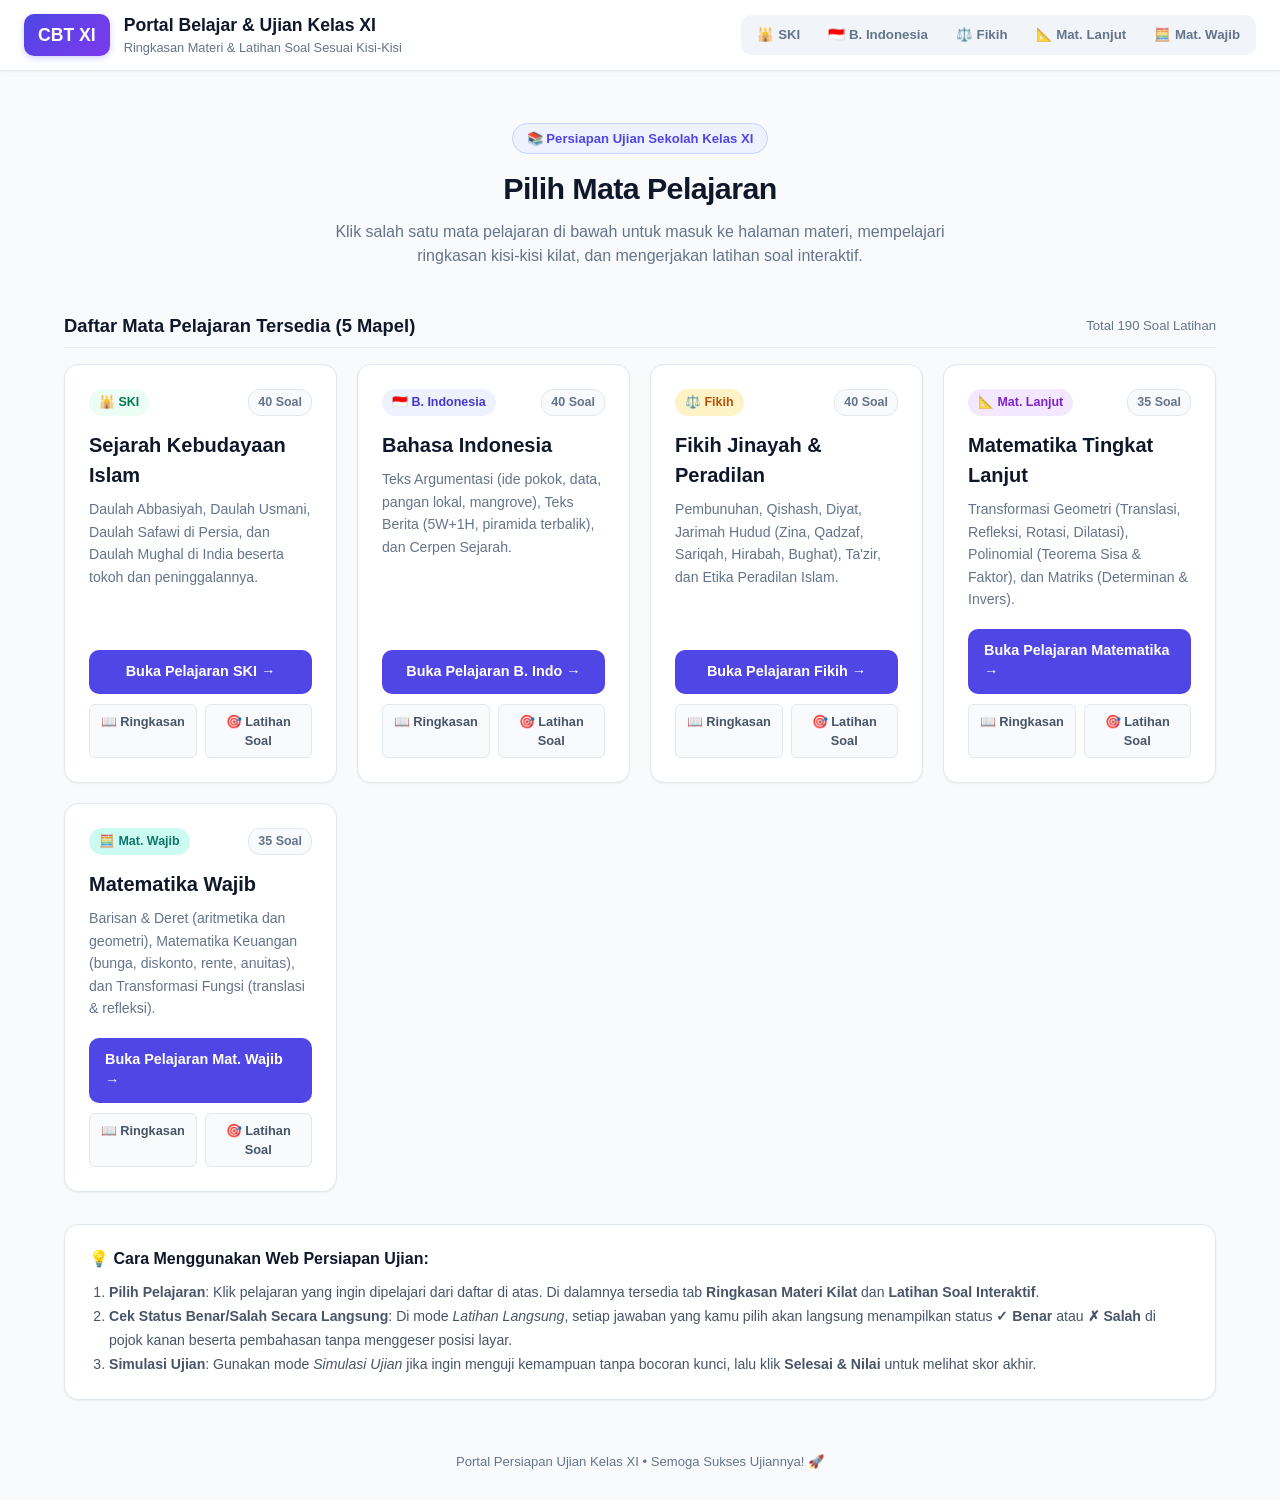
==== commit 77e832a7: "Add files via upload" ====
--- a/index.html
+++ b/index.html
@@ -205,6 +205,7 @@
     .badge-indo { background: #eef2ff; color: #4338ca; }
     .badge-fikih { background: #fef3c7; color: #b45309; }
     .badge-mtk { background: #f3e8ff; color: #7e22ce; }
+    .badge-mtkw { background: #ccfbf1; color: #0f766e; }
 
     .soal-count-tag {
       font-size: 0.78rem;
@@ -327,7 +328,8 @@
       <a href="ski.html" class="subject-btn">🕌 SKI</a>
       <a href="bahasa-indonesia.html" class="subject-btn">🇮🇩 B. Indonesia</a>
       <a href="fikih.html" class="subject-btn">⚖️ Fikih</a>
-      <a href="matematika.html" class="subject-btn">📐 Matematika</a>
+      <a href="matematika.html" class="subject-btn">📐 Mat. Lanjut</a>
+      <a href="matematika-wajib.html" class="subject-btn">🧮 Mat. Wajib</a>
     </nav>
   </header>
 
@@ -341,8 +343,8 @@
     </section>
 
     <div class="section-title-bar">
-      <h2>Daftar Mata Pelajaran Tersedia (4 Mapel)</h2>
-      <span style="font-size: 0.82rem; color: var(--text-muted);">Total 155 Soal Latihan</span>
+      <h2>Daftar Mata Pelajaran Tersedia (5 Mapel)</h2>
+      <span style="font-size: 0.82rem; color: var(--text-muted);">Total 190 Soal Latihan</span>
     </div>
 
     <div class="portal-grid">
@@ -413,7 +415,7 @@
       <div class="portal-card">
         <div>
           <div class="card-header-top">
-            <span class="card-badge-top badge-mtk">📐 Matematika</span>
+            <span class="card-badge-top badge-mtk">📐 Mat. Lanjut</span>
             <span class="soal-count-tag">35 Soal</span>
           </div>
           <h3>Matematika Tingkat Lanjut</h3>
@@ -426,6 +428,27 @@
           <div class="portal-sub-links">
             <a href="matematika.html#ringkasan" onclick="sessionStorage.setItem('openTab', 'ringkasan')" class="sub-link-btn">📖 Ringkasan</a>
             <a href="matematika.html" class="sub-link-btn">🎯 Latihan Soal</a>
+          </div>
+        </div>
+      </div>
+
+      <!-- 5. MATEMATIKA WAJIB -->
+      <div class="portal-card">
+        <div>
+          <div class="card-header-top">
+            <span class="card-badge-top badge-mtkw">🧮 Mat. Wajib</span>
+            <span class="soal-count-tag">35 Soal</span>
+          </div>
+          <h3>Matematika Wajib</h3>
+          <p>
+            Barisan & Deret (aritmetika dan geometri), Matematika Keuangan (bunga, diskonto, rente, anuitas), dan Transformasi Fungsi (translasi & refleksi).
+          </p>
+        </div>
+        <div>
+          <a href="matematika-wajib.html" class="portal-btn-enter">Buka Pelajaran Mat. Wajib →</a>
+          <div class="portal-sub-links">
+            <a href="matematika-wajib.html#ringkasan" onclick="sessionStorage.setItem('openTab', 'ringkasan')" class="sub-link-btn">📖 Ringkasan</a>
+            <a href="matematika-wajib.html" class="sub-link-btn">🎯 Latihan Soal</a>
           </div>
         </div>
       </div>
